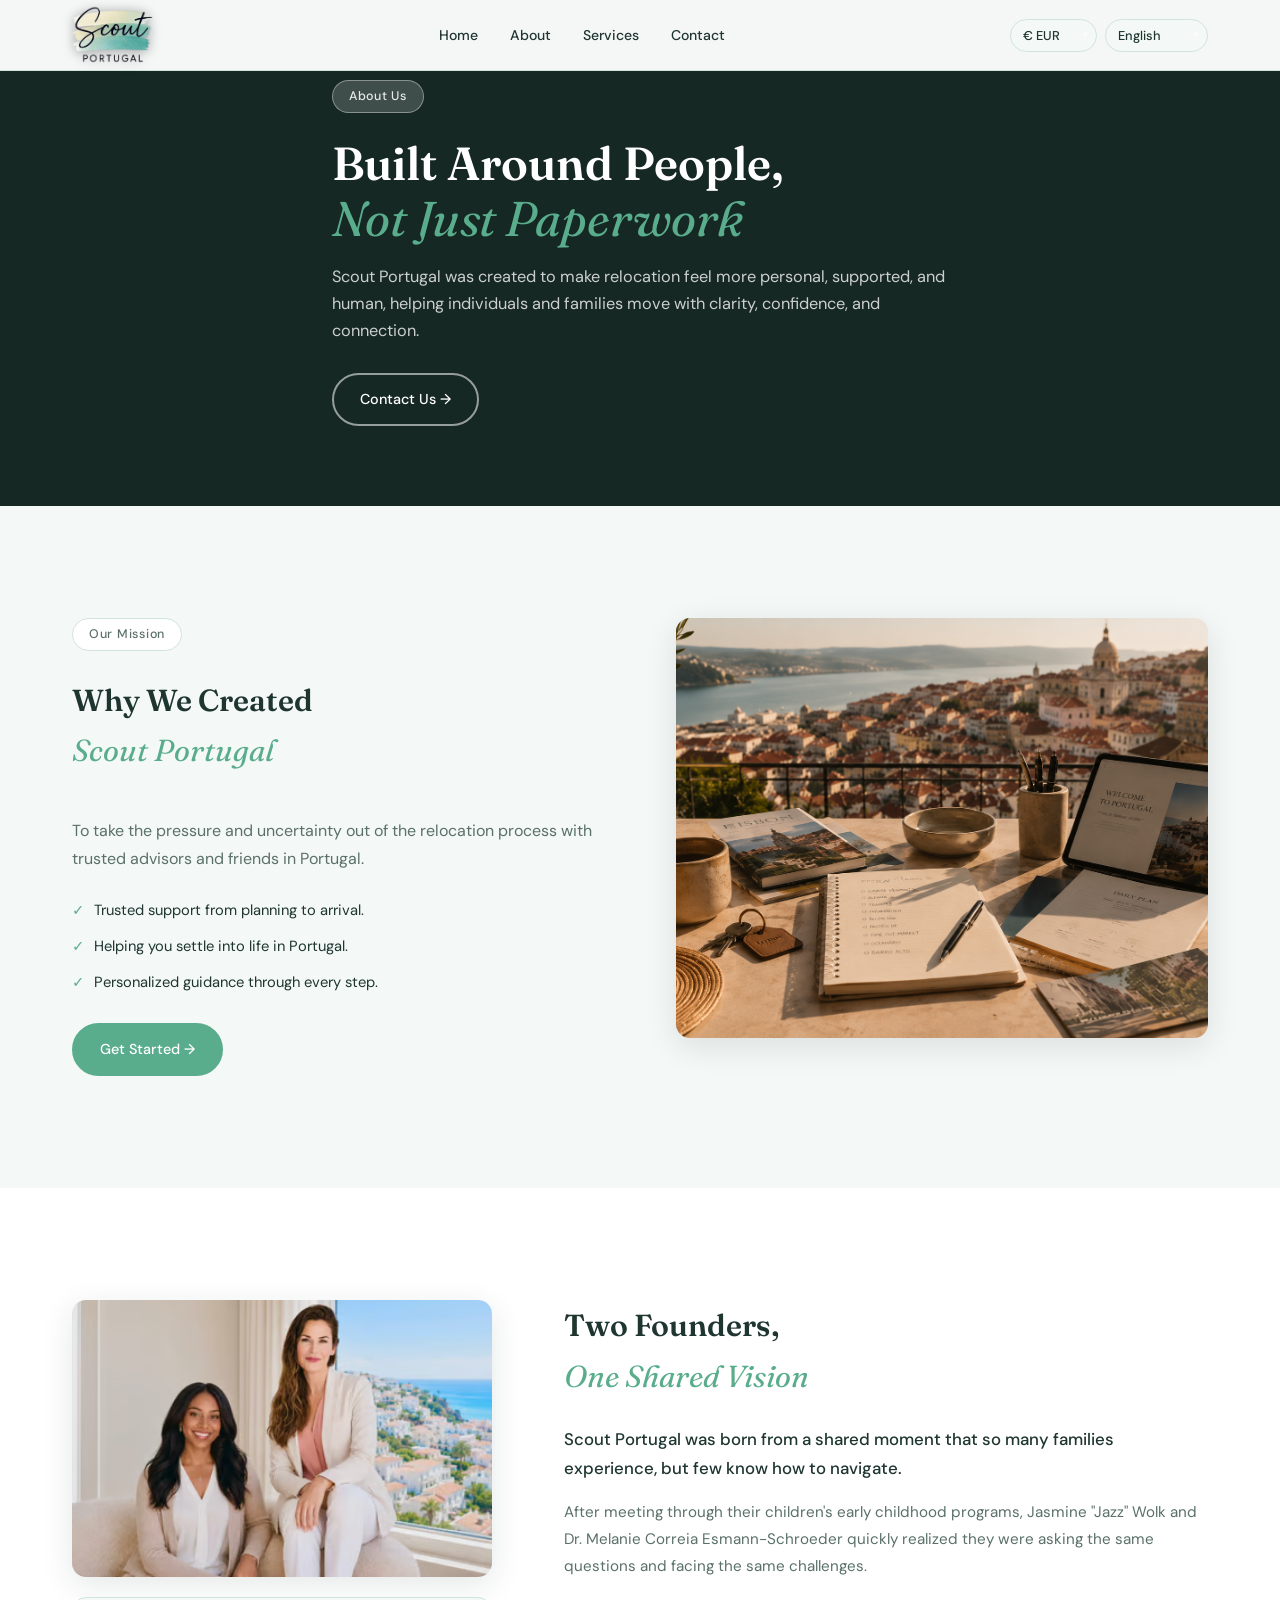
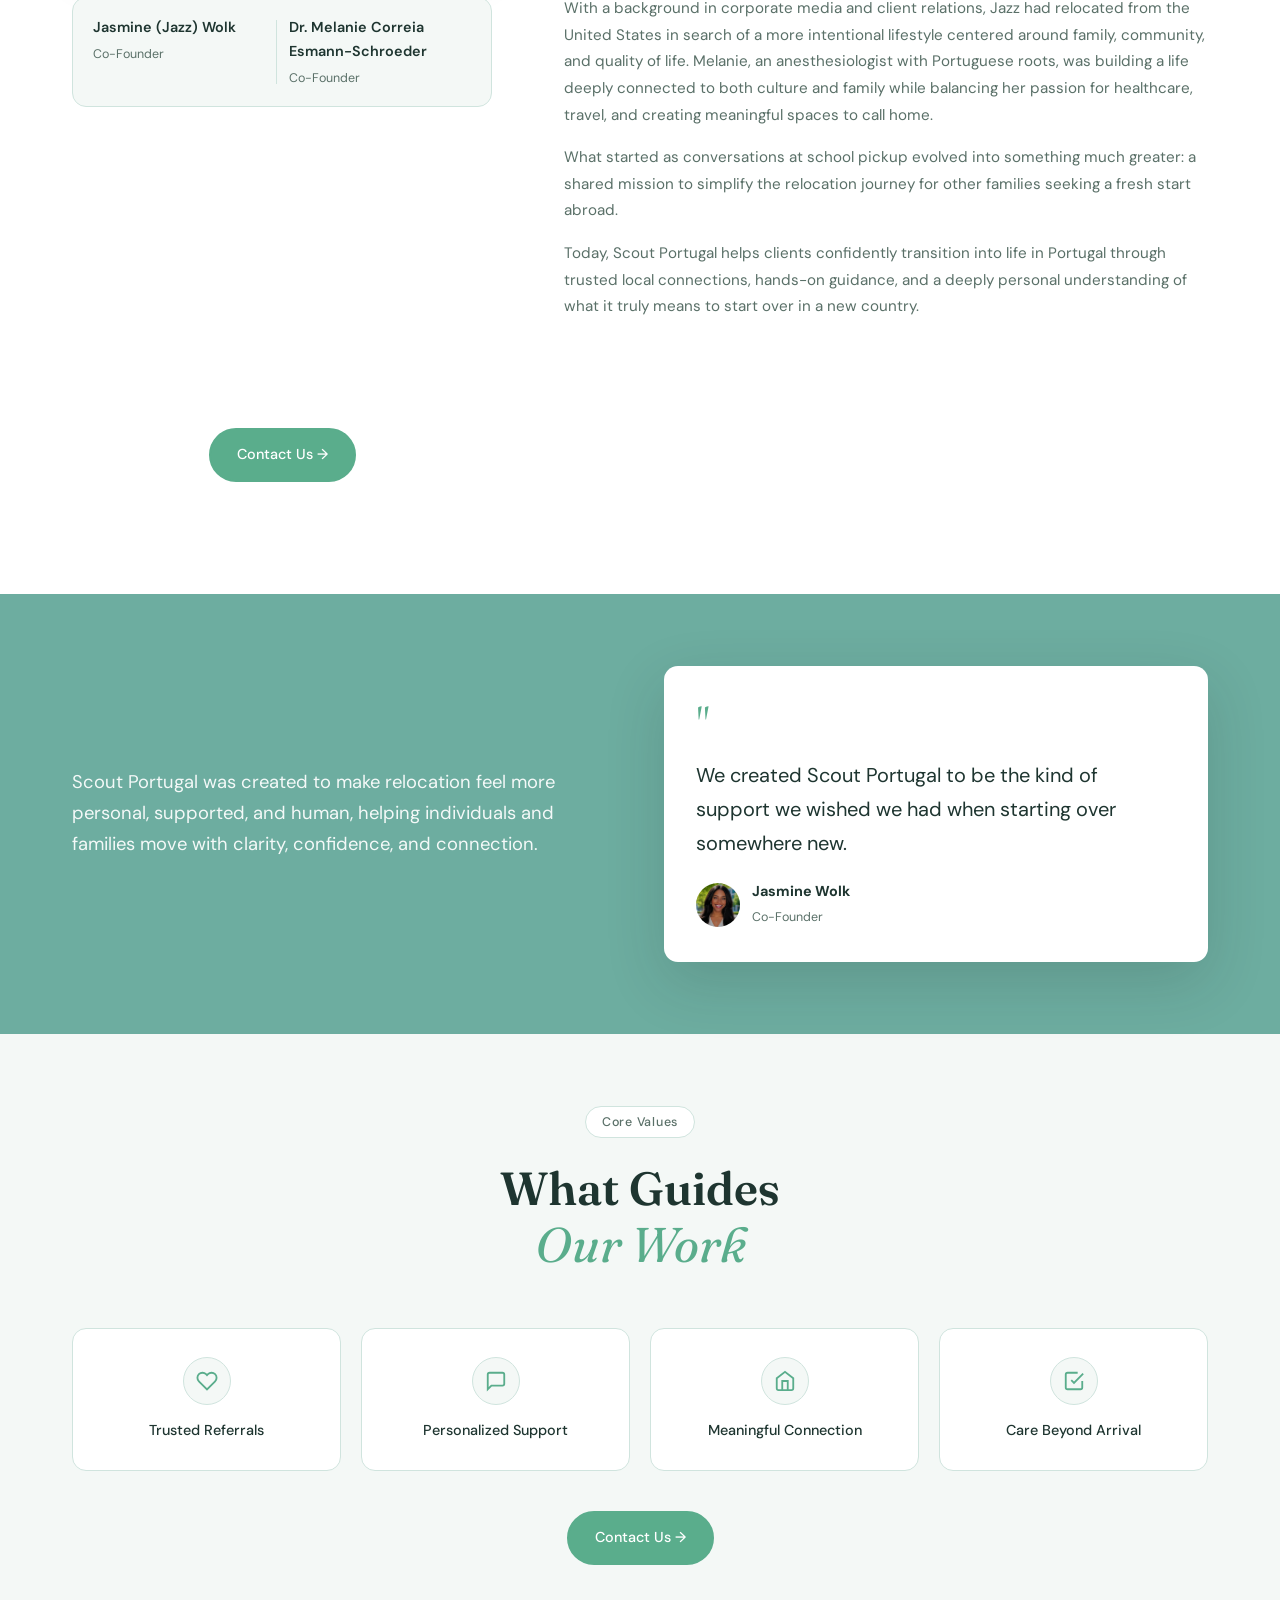
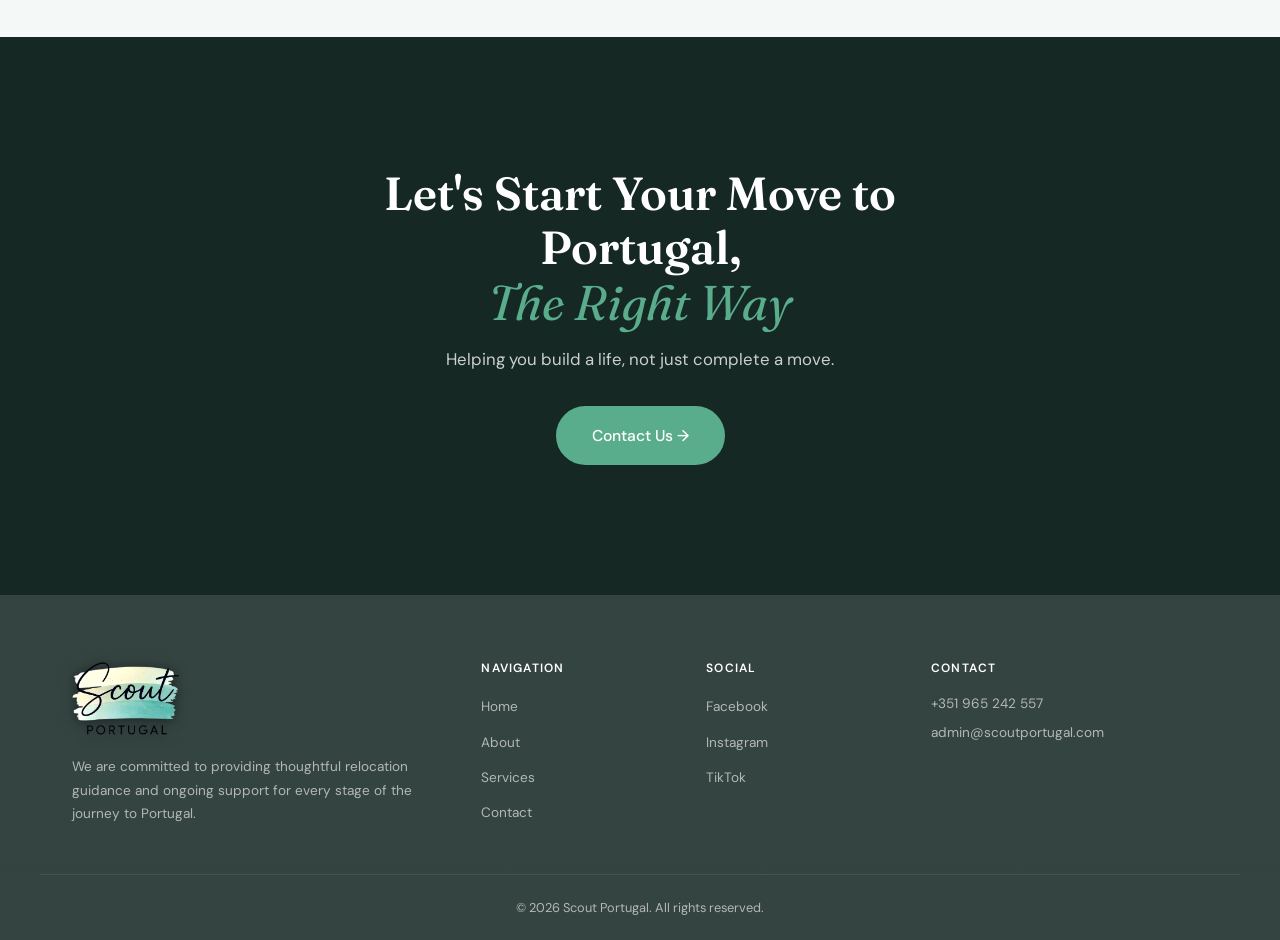
==== about.html @ 4c9e5c65 "Initial Scout Portugal site" ====
<!DOCTYPE html>
<html lang="en">
<head>
  <meta charset="UTF-8">
  <meta name="viewport" content="width=device-width, initial-scale=1.0">
  <title>About — Scout Portugal</title>
  <meta name="description" content="Built around people, not just paperwork. Learn about Scout Portugal and our co-founders.">
  <link rel="preconnect" href="https://fonts.googleapis.com">
  <link rel="preconnect" href="https://fonts.gstatic.com" crossorigin>
  <link href="https://fonts.googleapis.com/css2?family=Cormorant+Garamond:ital,wght@0,500;1,400;1,500&family=DM+Sans:wght@300;400;500;600&family=Fraunces:ital,opsz,wght@0,9..144,500;0,9..144,600;1,9..144,400;1,9..144,500&display=swap" rel="stylesheet">
  <link rel="stylesheet" href="style.css?v=3">
</head>
<body>
<div class="scroll-progress" id="scroll-progress"></div>

  <nav id="nav">
    <div class="nav-inner">
      <a href="index.html" class="logo-link" aria-label="Scout Portugal">
        <img src="images/logo.png" alt="Scout Portugal" class="logo-img">
      </a>
      <ul class="nav-links" role="list">
        <li><a href="index.html"    data-i18n="nav.home">Home</a></li>
        <li><a href="about.html"    data-i18n="nav.about">About</a></li>
        <li><a href="services.html" data-i18n="nav.services">Services</a></li>
        <li><a href="contact.html"  data-i18n="nav.contact">Contact</a></li>
      </ul>
      <div class="nav-controls">
        <div class="select-wrap">
          <select id="currency-select" aria-label="Currency">
            <option value="EUR">€ EUR</option>
            <option value="USD">$ USD</option>
            <option value="GBP">£ GBP</option>
            <option value="BRL">R$ BRL</option>
            <option value="AUD">A$ AUD</option>
            <option value="CNY">¥ CNY</option>
          </select>
        </div>
        <div class="select-wrap">
          <select id="lang-select" aria-label="Language">
            <option value="en">English</option>
            <option value="es">Español</option>
            <option value="pt">Português</option>
            <option value="de">Deutsch</option>
            <option value="fr">Français</option>
            <option value="zh">中文</option>
          </select>
        </div>
        <button class="burger" id="burger" aria-label="Menu" aria-expanded="false">
          <span></span><span></span><span></span>
        </button>
      </div>
    </div>
    <div class="mobile-menu" id="mobile-menu" aria-hidden="true">
      <ul role="list">
        <li><a href="index.html"    data-i18n="nav.home">Home</a></li>
        <li><a href="about.html"    data-i18n="nav.about">About</a></li>
        <li><a href="services.html" data-i18n="nav.services">Services</a></li>
        <li><a href="contact.html"  data-i18n="nav.contact">Contact</a></li>
      </ul>
    </div>
  </nav>

  <!-- ABOUT HERO -->
  <section class="about">
    <div class="about-hero">
      <div class="about-hero-img"></div>
      <div class="about-hero-overlay"></div>
      <div class="about-hero-content container fade-in">
        <span class="pill pill-light" data-i18n="about.label">About Us</span>
        <h2>
          <span data-i18n="about.h1">Built Around People,</span>
          <em data-i18n="about.h2">Not Just Paperwork</em>
        </h2>
        <p data-i18n="about.body">Scout Portugal was created to make relocation feel more personal, supported, and human, helping individuals and families move with clarity, confidence, and connection.</p>
        <a href="contact.html" class="btn btn-ghost" style="margin-top:28px">Contact Us →</a>
      </div>
    </div>

    <!-- MISSION -->
    <div class="mission">
      <div class="container mission-inner">
        <div class="mission-head fade-in">
          <span class="pill" data-i18n="about.mLabel">Our Mission</span>
          <h3>
            <span data-i18n="about.mH1">Why We Created</span>
            <em data-i18n="about.mH2">Scout Portugal</em>
          </h3>
        </div>
        <div class="mission-img fade-in" style="--delay:0.1s"></div>
        <div class="mission-body fade-in" style="--delay:0.15s">
          <p data-i18n="about.mBody">To take the pressure and uncertainty out of the relocation process with trusted advisors and friends in Portugal.</p>
          <ul class="checklist">
            <li data-i18n="about.b1">Trusted support from planning to arrival.</li>
            <li data-i18n="about.b2">Helping you settle into life in Portugal.</li>
            <li data-i18n="about.b3">Personalized guidance through every step.</li>
          </ul>
          <a href="contact.html" class="btn btn-primary" style="margin-top:28px" data-i18n="hero.cta1">Get Started →</a>
        </div>
      </div>
    </div>

    <!-- FOUNDERS -->
    <div class="founders">
      <div class="container founders-inner">
        <div class="founders-photo-wrap fade-in">
          <img src="images/founders.avif" alt="Jasmine (Jazz) Wolk and Dr. Melanie Correia Esmann-Schroeder, Co-Founders" class="founders-photo">
          <div class="founders-caption">
            <div class="founder-name">
              <strong>Jasmine (Jazz) Wolk</strong>
              <span data-i18n="about.cofounder">Co-Founder</span>
            </div>
            <div class="founders-divider"></div>
            <div class="founder-name">
              <strong>Dr. Melanie Correia Esmann-Schroeder</strong>
              <span data-i18n="about.cofounder">Co-Founder</span>
            </div>
          </div>
        </div>
        <div class="founders-text fade-in" style="--delay:0.12s">
          <h3>
            <span data-i18n="about.fH1">Two Founders,</span>
            <em data-i18n="about.fH2">One Shared Vision</em>
          </h3>
          <div class="founders-bio">
            <p data-i18n="about.bio1">Scout Portugal was born from a shared moment that so many families experience, but few know how to navigate.</p>
            <p data-i18n="about.bio2">After meeting through their children's early childhood programs, Jasmine "Jazz" Wolk and Dr. Melanie Correia Esmann-Schroeder quickly realized they were asking the same questions and facing the same challenges.</p>
            <p data-i18n="about.bio3">With a background in corporate media and client relations, Jazz had relocated from the United States in search of a more intentional lifestyle centered around family, community, and quality of life. Melanie, an anesthesiologist with Portuguese roots, was building a life deeply connected to both culture and family while balancing her passion for healthcare, travel, and creating meaningful spaces to call home.</p>
            <p data-i18n="about.bio4">What started as conversations at school pickup evolved into something much greater: a shared mission to simplify the relocation journey for other families seeking a fresh start abroad.</p>
            <p data-i18n="about.bio5">Today, Scout Portugal helps clients confidently transition into life in Portugal through trusted local connections, hands-on guidance, and a deeply personal understanding of what it truly means to start over in a new country.</p>
          </div>
        </div>
        <div class="center-cta fade-in" style="margin-top:36px;">
          <a href="contact.html" class="btn btn-primary">Contact Us →</a>
        </div>
      </div>
    </div>
  </section>

  <!-- CORE VALUES -->
  <section class="values">
    <div class="values-top">
      <div class="container values-top-inner">
        <p class="values-tagline fade-in" data-i18n="values.tagline">Scout Portugal was created to make relocation feel more personal, supported, and human, helping individuals and families move with clarity, confidence, and connection.</p>
        <div class="values-quote-card fade-in" style="--delay:0.15s">
          <div class="quote-mark">"</div>
          <p data-i18n="values.quote">We created Scout Portugal to be the kind of support we wished we had when starting over somewhere new.</p>
          <div class="quote-attribution">
            <img src="images/jazz.avif" alt="Jasmine Wolk" class="quote-avatar">
            <div>
              <strong>Jasmine Wolk</strong>
              <span data-i18n="about.cofounder">Co-Founder</span>
            </div>
          </div>
        </div>
      </div>
    </div>
    <div class="values-bottom">
      <div class="container">
        <div class="section-header fade-in">
          <span class="pill" data-i18n="values.label">Core Values</span>
          <h2>
            <span data-i18n="values.h1">What Guides</span>
            <em data-i18n="values.h2">Our Work</em>
          </h2>
        </div>
        <div class="values-grid">
          <div class="value-item fade-in">
            <div class="value-icon"><svg width="22" height="22" viewBox="0 0 24 24" fill="none" stroke="currentColor" stroke-width="2"><path d="M20.84 4.61a5.5 5.5 0 0 0-7.78 0L12 5.67l-1.06-1.06a5.5 5.5 0 0 0-7.78 7.78l1.06 1.06L12 21.23l7.78-7.78 1.06-1.06a5.5 5.5 0 0 0 0-7.78z"/></svg></div>
            <span data-i18n="values.v1">Trusted Referrals</span>
          </div>
          <div class="value-item fade-in" style="--delay:0.08s">
            <div class="value-icon"><svg width="22" height="22" viewBox="0 0 24 24" fill="none" stroke="currentColor" stroke-width="2"><path d="M21 15a2 2 0 0 1-2 2H7l-4 4V5a2 2 0 0 1 2-2h14a2 2 0 0 1 2 2z"/></svg></div>
            <span data-i18n="values.v2">Personalized Support</span>
          </div>
          <div class="value-item fade-in" style="--delay:0.16s">
            <div class="value-icon"><svg width="22" height="22" viewBox="0 0 24 24" fill="none" stroke="currentColor" stroke-width="2"><path d="M3 9l9-7 9 7v11a2 2 0 0 1-2 2H5a2 2 0 0 1-2-2z"/><polyline points="9 22 9 12 15 12 15 22"/></svg></div>
            <span data-i18n="values.v3">Meaningful Connection</span>
          </div>
          <div class="value-item fade-in" style="--delay:0.24s">
            <div class="value-icon"><svg width="22" height="22" viewBox="0 0 24 24" fill="none" stroke="currentColor" stroke-width="2"><polyline points="9 11 12 14 22 4"/><path d="M21 12v7a2 2 0 0 1-2 2H5a2 2 0 0 1-2-2V5a2 2 0 0 1 2-2h11"/></svg></div>
            <span data-i18n="values.v4">Care Beyond Arrival</span>
          </div>
        </div>
        <div class="center-cta fade-in" style="margin-top:40px;">
          <a href="contact.html" class="btn btn-primary">Contact Us →</a>
        </div>
      </div>
    </div>
  </section>

  <!-- CTA -->
  <section class="cta-banner">
    <div class="cta-img"></div>
    <div class="cta-overlay"></div>
    <div class="container cta-content fade-in">
      <h2>
        <span data-i18n="cta.h1">Let's Start Your Move to Portugal,</span>
        <em data-i18n="cta.h2">The Right Way</em>
      </h2>
      <p data-i18n="cta.sub">Helping you build a life, not just complete a move.</p>
      <a href="contact.html" class="btn btn-primary btn-lg" data-i18n="cta.btn">Contact Us →</a>
    </div>
  </section>

  <footer>
    <div class="container footer-inner">
      <div class="footer-brand">
        <div class="footer-logo">
          <img src="images/logo.png" alt="Scout Portugal" class="footer-logo-img">
        </div>
        <p data-i18n="footer.desc">We are committed to providing thoughtful relocation guidance and ongoing support for every stage of the journey to Portugal.</p>
      </div>
      <div class="footer-col">
        <h4 data-i18n="footer.navLabel">Navigation</h4>
        <ul role="list">
          <li><a href="index.html"    data-i18n="nav.home">Home</a></li>
          <li><a href="about.html"    data-i18n="nav.about">About</a></li>
          <li><a href="services.html" data-i18n="nav.services">Services</a></li>
          <li><a href="contact.html"  data-i18n="nav.contact">Contact</a></li>
        </ul>
      </div>
      <div class="footer-col">
        <h4 data-i18n="footer.socialLabel">Social</h4>
        <ul role="list">
          <li><a href="#" data-i18n="footer.fb">Facebook</a></li>
          <li><a href="#" data-i18n="footer.ig">Instagram</a></li>
          <li><a href="#" data-i18n="footer.tt">TikTok</a></li>
        </ul>
      </div>
      <div class="footer-col">
        <h4 data-i18n="footer.contactLabel">Contact</h4>
        <p><a href="tel:+351965242557">+351 965 242 557</a></p>
        <p><a href="mailto:admin@scoutportugal.com">admin@scoutportugal.com</a></p>
      </div>
    </div>
    <div class="footer-bottom">
      <p data-i18n="footer.copy">© 2026 Scout Portugal. All rights reserved.</p>
    </div>
  </footer>

  <script src="script.js"></script>
</body>
</html>
---- style.css ----
/* ===== VARIABLES ===== */
:root {
  --dark:    #162824;
  --dark2:   #1e3530;
  --accent:  #5aad8c;
  --accent2: #4a9879;
  --white:   #ffffff;
  --bg:      #ffffff;
  --bg-alt:  #f4f8f6;
  --teal-bg: #6dada0;
  --text:    #1e3530;
  --muted:   #5a7068;
  --border:  #d0e4de;

  --serif: 'Cormorant Garamond', Georgia, serif;
  --sans:  'DM Sans', system-ui, -apple-system, sans-serif;

  --r:    14px;
  --r-sm:  8px;
  --r-pill: 100px;

  --shadow:    0 2px 12px rgba(22,40,36,.07);
  --shadow-md: 0 8px 32px rgba(22,40,36,.11);
  --shadow-lg: 0 20px 60px rgba(22,40,36,.16);

  --max: 1200px;
  --gap: 112px;
}

/* ===== RESET ===== */
*, *::before, *::after { box-sizing: border-box; margin: 0; padding: 0; }
html { scroll-behavior: smooth; }
body { font-family: var(--sans); color: var(--text); background: var(--bg); line-height: 1.65; -webkit-font-smoothing: antialiased; }
img, video { max-width: 100%; display: block; }
a { text-decoration: none; color: inherit; }
ul { list-style: none; }
button { font-family: var(--sans); }

/* ===== CONTAINER ===== */
.container { max-width: var(--max); margin-inline: auto; padding-inline: 32px; }

/* ===== TYPE ===== */
h1 { font-size: clamp(2.1rem, 5vw, 3.8rem); font-weight: 600; line-height: 1.1; font-family: 'Fraunces', Georgia, serif; }
h2 { font-size: clamp(1.8rem, 3.8vw, 2.9rem); font-weight: 600; line-height: 1.15; font-family: 'Fraunces', Georgia, serif; }
h3 { font-size: 1.35rem; font-weight: 600; font-family: 'Fraunces', Georgia, serif; }
h4 { font-size: .95rem; font-weight: 700; letter-spacing: .02em; }

em { display: block; font-family: 'Fraunces', Georgia, serif; font-style: italic; font-weight: 400; color: var(--accent); font-size: 1.05em; }

/* ===== PILL ===== */
.pill { display: inline-block; padding: 5px 16px; border: 1.5px solid var(--border); border-radius: var(--r-pill); font-size: .78rem; font-weight: 500; letter-spacing: .06em; color: var(--muted); background: var(--white); margin-bottom: 18px; }
.pill-light { background: rgba(255,255,255,.18); border-color: rgba(255,255,255,.38); color: rgba(255,255,255,.88); }

/* ===== BUTTONS ===== */
.btn { display: inline-flex; align-items: center; gap: 6px; padding: 13px 26px; border-radius: var(--r-pill); font-size: .9rem; font-weight: 500; cursor: pointer; border: 2px solid transparent; transition: background .18s, color .18s, border-color .18s, transform .18s, box-shadow .18s; white-space: nowrap; }
.btn-primary { background: var(--accent); color: var(--white); border-color: var(--accent); }
.btn-primary:hover { background: var(--accent2); border-color: var(--accent2); transform: translateY(-2px); box-shadow: 0 6px 20px rgba(90,173,140,.32); }
.btn-ghost { background: transparent; color: var(--white); border-color: rgba(255,255,255,.55); }
.btn-ghost:hover { background: rgba(255,255,255,.14); border-color: var(--white); }
.btn-outline { background: transparent; color: var(--text); border-color: var(--border); }
.btn-outline:hover { border-color: var(--accent); color: var(--accent); }
.btn-lg { padding: 15px 34px; font-size: .98rem; }

/* ===== LOGO ===== */
.logo-link { display: block; flex-shrink: 0; }
.logo-img { height: 60px; width: auto; display: block; background: transparent; padding: 0; filter: drop-shadow(0 1px 6px rgba(0,0,0,.35)); transition: height .3s; }
#nav.scrolled .logo-img { height: 52px; }
.footer-logo-img { height: 80px; width: auto; display: block; filter: brightness(1.1) drop-shadow(0 1px 6px rgba(0,0,0,.5)); margin-bottom: 16px; }

/* ===== SECTION HEADER ===== */
.section-header { text-align: center; margin-bottom: 56px; }
.section-header h2 { margin-top: 6px; }
.section-sub { margin-top: 14px; color: var(--muted); font-size: 1rem; }
.center-cta { text-align: center; margin-top: 44px; }

/* ===== NAV ===== */
#nav { position: fixed; inset-inline: 0; top: 0; z-index: 100; background: rgba(255,255,255,.96); box-shadow: 0 1px 0 var(--border); backdrop-filter: blur(14px); transition: background .3s, box-shadow .3s; }
#nav.scrolled { background: rgba(255,255,255,.96); box-shadow: 0 1px 0 var(--border); }
.nav-inner { display: flex; align-items: center; justify-content: space-between; height: 70px; padding-inline: 32px; max-width: var(--max); margin-inline: auto; }
.nav-links { display: flex; gap: 32px; }
.nav-links a { font-size: .88rem; font-weight: 500; color: var(--text); transition: color .2s; }
.nav-links a:hover { color: var(--accent); }
.nav-controls { display: flex; align-items: center; gap: 8px; }
.select-wrap { position: relative; }
.select-wrap select { appearance: none; background: var(--bg-alt); border: 1.5px solid var(--border); border-radius: var(--r-pill); color: var(--text); font-family: var(--sans); font-size: .8rem; font-weight: 500; padding: 7px 26px 7px 12px; cursor: pointer; outline: none; transition: border-color .2s, background .2s, color .2s; }
.select-wrap select:focus { border-color: var(--accent); }
.select-wrap::after { content: '▾'; position: absolute; right: 9px; top: 50%; transform: translateY(-50%); font-size: .65rem; pointer-events: none; color: rgba(255,255,255,.6); }
#nav.scrolled .select-wrap::after { color: var(--muted); }
.burger { display: none; flex-direction: column; gap: 5px; background: none; border: none; cursor: pointer; padding: 6px 4px; }
.burger span { display: block; width: 22px; height: 2px; background: var(--text); border-radius: 2px; transition: .25s; }
.burger.open span:nth-child(1) { transform: translateY(7px) rotate(45deg); }
.burger.open span:nth-child(2) { opacity: 0; }
.burger.open span:nth-child(3) { transform: translateY(-7px) rotate(-45deg); }
.mobile-menu { display: none; padding: 16px 32px 24px; background: white; border-top: 1px solid var(--border); }
.mobile-menu.open { display: block; }
.mobile-menu ul { display: flex; flex-direction: column; gap: 14px; }
.mobile-menu a { font-size: .98rem; font-weight: 500; color: var(--text); }
.mobile-menu a:hover { color: var(--accent); }

/* ===== HERO ===== */
.hero { position: relative; min-height: 100vh; display: flex; align-items: center; overflow: hidden; background: url('https://images.unsplash.com/photo-1662142063545-eef59b226744?auto=format&fit=crop&w=1920&q=85') center/cover no-repeat var(--dark); }
.hero-video-wrap {
  position: absolute; inset: 0; z-index: 0;
  overflow: hidden;
  pointer-events: none;
}
.hero-yt {
  position: absolute;
  top: 50%; left: 50%;
  width: 100vw;
  height: 56.25vw;   /* 16:9 */
  min-height: 100vh;
  min-width: 177.78vh; /* 16:9 inverse */
  transform: translate(-50%, -50%);
  border: none;
  pointer-events: none;
}
.hero-overlay { position: absolute; inset: 0; z-index: 1; background: linear-gradient(105deg, rgba(22,40,36,.83) 0%, rgba(22,40,36,.58) 55%, rgba(22,40,36,.38) 100%); }
.hero-content { position: relative; z-index: 2; padding-top: 70px; padding-bottom: 60px; }
.hero-content.container { max-width: 100%; padding-inline-start: 5vw; padding-inline-end: 5vw; }
.hero-content h1 { color: white; max-width: 85%; margin-bottom: 22px; font-size: clamp(2.72rem, 6.4vw, 6rem); line-height: 1.0; }
.hero-content h1 em { color: var(--accent); font-size: 1em; }
.hero-content > p { color: rgba(255,255,255,.82); font-size: 1.25rem; max-width: 540px; margin-bottom: 40px; }
.hero-ctas { display: flex; gap: 14px; flex-wrap: wrap; }

/* ===== SERVICES ===== */
.services { padding: var(--gap) 0 56px; }
.services-grid { display: grid; grid-template-columns: repeat(3, 1fr); gap: 20px; }
.service-card { border-radius: var(--r); overflow: hidden; background: var(--dark); display: flex; flex-direction: column; transition: transform .3s ease, box-shadow .3s ease; }
.service-card:hover { transform: translateY(-5px); box-shadow: var(--shadow-lg); }
.service-img { height: 240px; width: 100%; background: center/cover no-repeat; background-color: var(--dark2); transition: transform .5s ease; }
.service-card:hover .service-img { transform: scale(1.04); }
.service-body { padding: 18px 20px 22px; flex: 1; display: flex; flex-direction: column; }
.service-body h3 { font-family: var(--sans); font-style: normal; font-weight: 600; font-size: 1.05rem; color: white; margin-bottom: 8px; letter-spacing: .02em; }
.service-body p { font-size: .88rem; color: rgba(255,255,255,.68); line-height: 1.6; flex: 1; }
.service-body .btn { align-self: center; margin-top: 20px; color: rgba(255,255,255,.82); border-color: rgba(255,255,255,.35); }
.service-body .btn:hover { color: white; border-color: rgba(255,255,255,.75); background: rgba(255,255,255,.08); }

/* ===== ABOUT ===== */
.about-hero { position: relative; min-height: 460px; display: flex; align-items: center; }
.about-hero-img {
  position: absolute; inset: 0;
  background: url('https://images.unsplash.com/photo-1655992943803-1486f54a8e85?auto=format&fit=crop&w=1920&q=85') center/cover no-repeat;
  background-color: var(--dark);
}
.about-hero-overlay { position: absolute; inset: 0; background: linear-gradient(100deg, rgba(22,40,36,.88) 0%, rgba(22,40,36,.55) 65%); }
.about-hero-content { position: relative; z-index: 1; max-width: 680px; padding-block: 80px; }
.about-hero-content h2 { color: white; margin-top: 6px; }
.about-hero-content h2 em { color: var(--accent); }
.about-hero-content > p { color: rgba(255,255,255,.78); font-size: 1.02rem; margin-top: 18px; }

.mission { padding: var(--gap) 0; background: var(--bg-alt); }
.mission-inner { display: grid; grid-template-columns: 1fr 1fr; grid-template-rows: auto 1fr; gap: 0 72px; align-items: start; }
.mission-head { grid-column: 1; grid-row: 1; padding-bottom: 24px; }
.mission-body { grid-column: 1; grid-row: 2; }
.mission-img { grid-column: 2; grid-row: 1 / 3; }
.mission-head h3, .mission-body h3 { font-size: 1.9rem; margin-top: 6px; margin-bottom: 18px; }
.mission-head h3 em, .mission-body h3 em { font-size: 1.9rem; }
.mission-body > p { color: var(--muted); margin-bottom: 26px; line-height: 1.7; }
.checklist { display: flex; flex-direction: column; gap: 12px; }
.checklist li { display: flex; gap: 10px; font-size: .92rem; align-items: flex-start; }
.checklist li::before { content: '✓'; color: var(--accent); font-weight: 700; flex-shrink: 0; }
.mission-img {
  height: 420px; border-radius: var(--r);
  background: url('images/your-move.png') center 40%/cover no-repeat;
  background-color: var(--dark2); box-shadow: var(--shadow-md);
}

/* FOUNDERS */
.founders { padding: var(--gap) 0; }
.founders-inner { display: grid; grid-template-columns: 420px 1fr; gap: 72px; align-items: start; }
.founders-photo-wrap { position: sticky; top: 90px; }
.founders-photo { width: 100%; border-radius: var(--r); display: block; box-shadow: var(--shadow-md); object-fit: cover; }
.founders-caption { display: flex; gap: 0; margin-top: 20px; padding: 18px 20px; background: var(--bg-alt); border-radius: var(--r); border: 1.5px solid var(--border); }
.founder-name { flex: 1; display: flex; flex-direction: column; gap: 4px; padding-inline: 12px; }
.founder-name:first-child { padding-left: 0; }
.founder-name strong { font-size: .9rem; color: var(--text); font-weight: 600; }
.founder-name span { font-size: .78rem; color: var(--muted); }
.founders-divider { width: 1px; background: var(--border); margin-block: 4px; flex-shrink: 0; }
.founders-text h3 { font-size: 1.9rem; margin-bottom: 24px; }
.founders-text h3 em { font-size: 1.9rem; }
.founders-bio { display: flex; flex-direction: column; gap: 16px; }
.founders-bio p { font-size: .95rem; color: var(--muted); line-height: 1.75; }
.founders-bio p:first-child { font-size: 1.05rem; color: var(--text); font-weight: 500; }

/* ===== CORE VALUES ===== */
.values-top {
  background: var(--teal-bg);
  padding: 72px 0;
}
.values-top-inner {
  display: grid;
  grid-template-columns: 1fr 1fr;
  gap: 48px;
  align-items: center;
}
.values-tagline {
  font-size: 1.15rem;
  color: rgba(255,255,255,.92);
  line-height: 1.7;
  font-weight: 400;
}
.values-quote-card {
  background: white;
  border-radius: var(--r);
  padding: 32px;
  box-shadow: var(--shadow-lg);
}
.quote-mark {
  font-family: var(--serif);
  font-size: 3rem;
  line-height: 1;
  color: var(--accent);
  margin-bottom: 12px;
  display: block;
}
.values-quote-card > p {
  font-size: 1.25rem;
  color: var(--text);
  line-height: 1.7;
  font-style: normal;
  font-family: var(--sans);
  font-weight: 400;
  margin-bottom: 20px;
}
.quote-attribution {
  display: flex;
  align-items: center;
  gap: 12px;
}
.quote-avatar {
  width: 44px;
  height: 44px;
  border-radius: 50%;
  object-fit: cover;
  object-position: center top;
  flex-shrink: 0;
  background: var(--bg-alt);
}
.quote-attribution strong { display: block; font-size: .9rem; color: var(--text); }
.quote-attribution span { font-size: .78rem; color: var(--muted); }

.values-bottom { padding: 72px 0; background: var(--bg-alt); }
.values-grid {
  display: grid;
  grid-template-columns: repeat(4, 1fr);
  gap: 20px;
}
.value-item {
  display: flex;
  flex-direction: column;
  align-items: center;
  gap: 14px;
  padding: 28px 20px;
  background: white;
  border-radius: var(--r);
  border: 1.5px solid var(--border);
  text-align: center;
  font-weight: 500;
  font-size: .9rem;
  transition: box-shadow .22s, transform .22s;
}
.value-item:hover { box-shadow: var(--shadow); transform: translateY(-2px); }
.value-icon {
  width: 48px;
  height: 48px;
  border-radius: 50%;
  background: var(--bg-alt);
  border: 1.5px solid var(--border);
  display: flex;
  align-items: center;
  justify-content: center;
  color: var(--accent);
  flex-shrink: 0;
}

/* ===== PAGE HERO (services/inner pages) ===== */
.page-hero { position: relative; min-height: 420px; display: flex; align-items: center; overflow: hidden; }
.page-hero-img { position: absolute; inset: 0; background: center/cover no-repeat; background-color: var(--dark2); }
.page-hero-overlay { position: absolute; inset: 0; background: rgba(22,40,36,.75); }
.page-hero-content { position: relative; z-index: 1; padding-top: 90px; padding-bottom: 60px; }
.page-hero-content h1 { color: white; margin-top: 6px; }
.page-hero-content h1 em { color: var(--accent); }
.page-hero-content > p { color: rgba(255,255,255,.78); margin-top: 12px; font-size: 1rem; }

/* ===== PROCESS ===== */
.process { padding: 56px 0 var(--gap); }
.process-inner { display: grid; grid-template-columns: 360px 1fr; gap: 72px; align-items: start; }
.process-header { position: sticky; top: 90px; }
.process-header h2 { margin-top: 6px; }
.process-steps { display: flex; flex-direction: column; gap: 16px; }
.step { display: grid; grid-template-columns: 110px 1fr; border-radius: var(--r); overflow: hidden; border: 1.5px solid var(--border); background: var(--white); transition: box-shadow .22s; }
.step:hover { box-shadow: var(--shadow); }
.step-img { background: center/cover no-repeat; background-color: var(--bg-alt); min-height: 115px; }
.step-body { padding: 22px 24px; display: flex; flex-direction: column; justify-content: center; }
.step-num { font-size: .7rem; font-weight: 700; letter-spacing: .12em; color: var(--accent); margin-bottom: 5px; }
.step-body h4 { margin-bottom: 7px; }
.step-body p { font-size: .85rem; color: var(--muted); line-height: 1.6; }

/* ===== PRICING ===== */
.pricing { padding: var(--gap) 0; background: var(--bg-alt); }

.tab-bar { display: flex; gap: 8px; justify-content: center; margin-bottom: 48px; background: var(--white); border: 1.5px solid var(--border); border-radius: var(--r-pill); padding: 5px; max-width: 560px; margin-inline: auto; }
.tab-btn { flex: 1; padding: 10px 18px; border: none; border-radius: var(--r-pill); font-size: .85rem; font-weight: 500; color: var(--muted); background: transparent; cursor: pointer; transition: background .18s, color .18s; white-space: nowrap; }
.tab-btn.active { background: var(--accent); color: white; }
.tab-btn:hover:not(.active) { background: var(--bg-alt); color: var(--text); }

.tab-panel { display: block; }
.tab-panel.hidden { display: none; }

/* Consultant Packages */
.pkg-grid { display: grid; grid-template-columns: repeat(2, 1fr); gap: 24px; align-items: stretch; }
.pkg-card { background: var(--white); border: 1.5px solid var(--border); border-radius: var(--r); overflow: hidden; display: flex; flex-direction: column; transition: box-shadow .22s; }
.pkg-card:hover { box-shadow: var(--shadow-md); }
.pkg-card--featured { border-color: var(--accent); box-shadow: var(--shadow-md); }
.pkg-img { height: 220px; background: center/cover no-repeat; background-color: var(--dark2); }
.pkg-body { padding: 28px 30px; flex: 1; display: flex; flex-direction: column; gap: 18px; text-align: center; }
.pkg-body h3 { font-size: 1.4rem; margin: 0; }
.pkg-duration { font-size: .82rem; color: var(--muted); font-weight: 500; letter-spacing: .04em; margin: -10px 0 0; }
.pkg-tiers { display: flex; align-items: center; gap: 0; padding: 18px 0; border-top: 1px solid var(--border); border-bottom: 1px solid var(--border); justify-content: center; }
.pkg-tiers--center { justify-content: center; }
.tier { flex: 1; display: flex; flex-direction: column; align-items: center; text-align: center; gap: 5px; padding-inline: 14px; }
.tier:first-child { padding-left: 0; }
.tier-label { font-size: .78rem; font-weight: 600; color: var(--muted); letter-spacing: .05em; }
.tier-price { font-size: 1.4rem; font-weight: 700; color: var(--dark); display: flex; align-items: baseline; gap: 1px; }
.tier-per { font-size: .75rem; font-weight: 500; color: var(--muted); margin-left: 2px; }
.cur-sym { font-size: .9rem; font-weight: 600; color: var(--muted); }
.amount { font-size: 1.4rem; font-weight: 700; color: var(--dark); }
.tier-sep { width: 1px; background: var(--border); align-self: stretch; flex-shrink: 0; }
.pkg-ideal-label { font-size: .78rem; font-weight: 700; letter-spacing: .06em; text-transform: uppercase; color: var(--text); margin-bottom: -10px; }
.pkg-ideal { font-size: .85rem; color: var(--muted); line-height: 1.55; }
.feat-list { display: flex; flex-direction: column; gap: 8px; text-align: left; }
.feat-list li { font-size: .85rem; padding-left: 18px; position: relative; color: var(--text); }
.feat-list li::before { content: '✓'; position: absolute; left: 0; color: var(--accent); font-weight: 700; }
.pkg-body h4 { margin: 0; color: var(--dark); }
.pkg-body > .feat-list { flex: 1; }
.pkg-body .btn { align-self: center; margin-top: 20px; }

/* Memberships */
.mem-grid { display: grid; grid-template-columns: repeat(2, 1fr); gap: 24px; align-items: stretch; }
.mem-card { background: var(--white); border: 1.5px solid var(--border); border-radius: var(--r); overflow: hidden; display: flex; flex-direction: column; transition: box-shadow .22s; }
.mem-card:hover { box-shadow: var(--shadow-md); }
.mem-card--featured { border-color: var(--accent); }
.mem-img { height: 200px; background: center/cover no-repeat; background-color: var(--dark2); }
.mem-body { padding: 28px 30px; flex: 1; display: flex; flex-direction: column; gap: 18px; text-align: center; }
.mem-body h3 { font-size: 1.4rem; margin: 0; }
.mem-body > .feat-list { flex: 1; text-align: left; }
.mem-body .btn { align-self: center; margin-top: 20px; }

/* On-Demand */
.od-grid { display: grid; grid-template-columns: repeat(2, 1fr); gap: 24px; align-items: stretch; }
.od-card { background: var(--white); border: 1.5px solid var(--border); border-radius: var(--r); overflow: hidden; display: flex; flex-direction: column; transition: box-shadow .22s; }
.od-card:hover { box-shadow: var(--shadow-md); }
.od-img { height: 200px; background: center/cover no-repeat; background-color: var(--dark2); }
.od-body { padding: 28px 30px; flex: 1; display: flex; flex-direction: column; gap: 18px; text-align: center; }
.od-body h3 { font-size: 1.4rem; margin: 0; }
.od-body .btn { align-self: center; margin-top: auto; }
.scoutline-rates { display: flex; flex-direction: column; gap: 0; border: 1.5px solid var(--border); border-radius: var(--r-sm); overflow: hidden; }
.rate-row { display: flex; align-items: center; justify-content: space-between; padding: 14px 18px; font-size: .88rem; border-bottom: 1px solid var(--border); gap: 12px; }
.rate-row:last-child { border-bottom: none; }
.rate-price { font-weight: 700; color: var(--dark); display: flex; align-items: baseline; gap: 1px; white-space: nowrap; }
.rate-free { color: var(--accent); font-weight: 700; font-size: .9rem; }

/* ===== DISCOVERY CALL ===== */
.discovery {
  position: relative; padding: 100px 0; text-align: center; overflow: hidden;
}
.discovery-bg {
  position: absolute; inset: 0;
  background: url('https://images.unsplash.com/photo-1662142063545-eef59b226744?auto=format&fit=crop&w=1920&q=85') center/cover no-repeat;
  background-color: var(--dark);
}
.discovery-overlay { position: absolute; inset: 0; background: rgba(22,40,36,.82); }
.discovery-content { position: relative; z-index: 1; }
.discovery-content h1, .discovery-content h2 { color: white; max-width: 620px; margin-inline: auto; }
.discovery-content h1 em, .discovery-content h2 em { color: var(--accent); }
.discovery-content > p { color: rgba(255,255,255,.78); font-size: 1rem; margin-top: 16px; max-width: 560px; margin-inline: auto; }

.book-call { padding: var(--gap) 0; background: var(--dark); }
.book-call-inner { display: grid; grid-template-columns: 1fr 1fr; grid-template-rows: auto 1fr; gap: 0 72px; align-items: start; }
.book-call-head { grid-column: 1; grid-row: 1; padding-bottom: 24px; }
.book-call-body { grid-column: 1; grid-row: 2; }
.book-call-img { grid-column: 2; grid-row: 1 / 3; }
.book-call-head h3 { font-size: 2rem; color: white; margin-bottom: 0; }
.book-call-body > p { color: rgba(255,255,255,.82); line-height: 1.7; font-size: .95rem; }
.book-call-body .checklist li { color: rgba(255,255,255,.88); }
.book-call * { color: white; }
.book-call-img {
  height: 380px; border-radius: var(--r);
  background: url('images/anchor-package.png') center/cover no-repeat;
  background-color: var(--dark2); box-shadow: var(--shadow-lg);
}

/* ===== CTA BANNER ===== */
.cta-banner { position: relative; padding: 130px 0; text-align: center; overflow: hidden; }
.cta-img {
  position: absolute; inset: 0;
  background: url('https://images.unsplash.com/photo-1549474750-8cd9887d3e47?auto=format&fit=crop&w=1920&q=85') center/cover no-repeat;
  background-color: var(--dark);
}
.cta-overlay { position: absolute; inset: 0; background: rgba(22,40,36,.80); }
.cta-content { position: relative; z-index: 1; }
.cta-content h2 { color: white; max-width: 680px; margin-inline: auto; margin-bottom: 16px; }
.cta-content h2 em { color: var(--accent); }
.cta-content > p { color: rgba(255,255,255,.78); font-size: 1.05rem; margin-bottom: 32px; }

/* ===== CONTACT ===== */
.contact { padding: var(--gap) 0; }
.contact-inner { display: grid; grid-template-columns: 1fr 1.5fr; gap: 80px; align-items: start; }
.contact-text h2 { margin-top: 6px; margin-bottom: 16px; }
.contact-text h2 em { font-size: inherit; }
.contact-text > p { color: var(--muted); margin-bottom: 28px; }
.contact-details { display: flex; flex-direction: column; gap: 8px; margin-bottom: 24px; }
.contact-details a { font-size: .92rem; color: var(--text); transition: color .2s; }
.contact-details a:hover { color: var(--accent); }
.socials { display: flex; gap: 18px; }
.socials a { font-size: .88rem; color: var(--muted); font-weight: 500; transition: color .2s; }
.socials a:hover { color: var(--accent); }
.contact-form { display: flex; flex-direction: column; gap: 18px; }
.form-row { display: grid; grid-template-columns: 1fr 1fr; gap: 16px; }
.form-group { display: flex; flex-direction: column; gap: 6px; }
.form-group label { font-size: .8rem; font-weight: 600; letter-spacing: .03em; color: var(--text); }
.form-group input, .form-group textarea, .form-group select { font-family: var(--sans); font-size: .92rem; color: var(--text); background: var(--bg-alt); border: 1.5px solid var(--border); border-radius: var(--r-sm); padding: 11px 14px; outline: none; transition: border-color .2s, background .2s; resize: vertical; appearance: none; }
.form-group input:focus, .form-group textarea:focus, .form-group select:focus { border-color: var(--accent); background: white; }
.form-group select { background-image: url("data:image/svg+xml,%3Csvg xmlns='http://www.w3.org/2000/svg' width='12' height='8' viewBox='0 0 12 8'%3E%3Cpath d='M1 1l5 5 5-5' stroke='%235a7068' stroke-width='1.5' fill='none' stroke-linecap='round'/%3E%3C/svg%3E"); background-repeat: no-repeat; background-position: right 14px center; padding-right: 36px; cursor: pointer; }
.form-group optgroup { font-weight: 600; color: var(--muted); }
.contact-form .btn { align-self: flex-start; }
.form-success { font-size: .88rem; color: var(--accent); min-height: 1.2em; font-weight: 500; }

/* ===== FOOTER ===== */
footer { background: linear-gradient(rgba(22,40,36,.87), rgba(22,40,36,.87)), url('https://images.unsplash.com/photo-1651509495409-d11f64fcbedc?auto=format&fit=crop&w=1920&q=85') center/cover no-repeat; color: rgba(255,255,255,.62); }
.footer-inner { display: grid; grid-template-columns: 2fr 1fr 1fr 1.5fr; gap: 40px; padding: 64px 32px 48px; max-width: var(--max); margin-inline: auto; }
.footer-brand p { font-size: .85rem; line-height: 1.7; }
.footer-col h4 { color: white; font-size: .75rem; font-weight: 600; letter-spacing: .1em; text-transform: uppercase; margin-bottom: 14px; }
.footer-col ul { display: flex; flex-direction: column; gap: 9px; }
.footer-col a { font-size: .85rem; transition: color .2s; }
.footer-col a:hover { color: var(--accent); }
.footer-col p { font-size: .85rem; margin-bottom: 6px; }
.footer-bottom { border-top: 1px solid rgba(255,255,255,.08); padding: 22px 32px; text-align: center; font-size: .8rem; max-width: var(--max); margin-inline: auto; }

/* ===== SCROLL ANIMATIONS ===== */
.fade-in { opacity: 0; transform: translateY(22px); transition: opacity .55s ease calc(var(--delay, 0s)), transform .55s ease calc(var(--delay, 0s)); }
.fade-in.visible { opacity: 1; transform: none; }

/* ===== SCROLL PROGRESS BAR ===== */
.scroll-progress { position: fixed; top: 0; left: 0; height: 2.5px; background: var(--accent); z-index: 300; width: 0%; transition: width .08s linear; pointer-events: none; }

/* ===== NAV LINK UNDERLINE ===== */
.nav-links a { position: relative; }
.nav-links a::after { content: ''; position: absolute; bottom: -3px; left: 0; width: 0; height: 1.5px; background: var(--accent); transition: width .25s ease; }
.nav-links a:hover::after, .nav-links a.active::after { width: 100%; }

/* ===== BUTTON PULSE ===== */
@keyframes pulse-glow { 0%,100% { box-shadow: 0 0 0 0 rgba(90,173,140,.38); } 60% { box-shadow: 0 0 0 10px rgba(90,173,140,0); } }
.btn-primary { animation: pulse-glow 3.2s ease infinite; }
.btn-primary:hover { animation: none; }

/* ===== CARD HOVERS ===== */
.service-card { transition: transform .3s ease, box-shadow .3s ease; }
.service-card:hover { transform: translateY(-6px); box-shadow: 0 24px 64px rgba(22,40,36,.18); }
.service-img { transition: transform .5s ease; }
.service-card:hover .service-img { transform: scale(1.05); }

.pkg-card { transition: transform .3s ease, box-shadow .3s ease; }
.pkg-card:hover { transform: translateY(-5px); box-shadow: 0 24px 64px rgba(22,40,36,.16); }
.pkg-img { overflow: hidden; transition: none; }
.pkg-img > * { transition: transform .5s ease; }
.pkg-card:hover .pkg-img { background-size: 110% !important; }

.step { transition: transform .3s ease; cursor: default; }
.step:hover { transform: translateY(-4px); }

/* ===== SMOOTH TABS ===== */
.tab-panel { animation: tabFadeIn .35s ease; }
@keyframes tabFadeIn { from { opacity: 0; transform: translateY(10px); } to { opacity: 1; transform: translateY(0); } }
.tab-panel.hidden { display: none; }

/* ===== HERO PARALLAX (via JS class) ===== */
.hero-video-wrap { will-change: transform; }

/* ===== STAGGER CHILDREN ===== */
.services-grid .service-card:nth-child(1) { --delay: 0s; }
.services-grid .service-card:nth-child(2) { --delay: 0.1s; }
.services-grid .service-card:nth-child(3) { --delay: 0.2s; }
.process-steps .step:nth-child(1) { --delay: 0s; }
.process-steps .step:nth-child(2) { --delay: 0.1s; }
.process-steps .step:nth-child(3) { --delay: 0.18s; }
.process-steps .step:nth-child(4) { --delay: 0.26s; }

/* ===== HERO CTA FLOAT ===== */
@keyframes float { 0%,100% { transform: translateY(0); } 50% { transform: translateY(-5px); } }
.hero-ctas .btn-primary { animation: float 4s ease-in-out infinite, pulse-glow 3.2s ease infinite; }
.hero-ctas .btn-primary:hover { animation: none; transform: translateY(-2px); }

/* ===== RESPONSIVE ===== */
@media (max-width: 1024px) {
  :root { --gap: 80px; }
  .process-inner { grid-template-columns: 1fr; }
  .process-header { position: static; margin-bottom: 40px; }
  .founders-inner { grid-template-columns: 1fr; gap: 40px; }
  .founders-photo-wrap { position: static; }
  .founders-photo { max-height: 420px; width: 100%; }
  .footer-inner { grid-template-columns: 1fr 1fr; gap: 36px; padding-bottom: 40px; }
  .values-grid { grid-template-columns: repeat(2, 1fr); }
  .book-call-inner { grid-template-columns: 1fr; grid-template-rows: auto; gap: 24px; }
  .book-call-head { grid-column: 1; grid-row: 1; padding-bottom: 0; }
  .book-call-img { grid-column: 1; grid-row: 2; height: 280px; }
  .book-call-body { grid-column: 1; grid-row: 3; }
}

@media (max-width: 768px) {
  :root { --gap: 60px; }
  .container { padding-inline: 20px; }
  .nav-links { display: none; }
  .hero-video-wrap { display: none; }
  .burger { display: flex; }
  .services-grid { grid-template-columns: 1fr; }
  .mission-inner { grid-template-columns: 1fr; grid-template-rows: auto; gap: 24px; }
  .mission-head { grid-column: 1; grid-row: 1; padding-bottom: 0; }
  .mission-img { grid-column: 1; grid-row: 2; height: 280px; }
  .mission-body { grid-column: 1; grid-row: 3; }
  .values-top-inner { grid-template-columns: 1fr; }
  .values-grid { grid-template-columns: repeat(2, 1fr); }
  .pkg-grid, .mem-grid, .od-grid { grid-template-columns: 1fr; }
  .tab-bar { flex-direction: column; border-radius: var(--r); max-width: 100%; }
  .contact-inner { grid-template-columns: 1fr; gap: 48px; }
  .form-row { grid-template-columns: 1fr; }
  .footer-inner { grid-template-columns: 1fr; gap: 32px; }
  .hero-ctas { flex-direction: column; align-items: flex-start; }
  .about-hero-content { max-width: 100%; }
  .cta-banner { padding: 80px 0; }
  .discovery { padding: 72px 0; }
}

@media (max-width: 480px) {
  .nav-inner { padding-inline: 18px; }
  .select-wrap select { font-size: .75rem; padding: 6px 22px 6px 10px; }
  h1 { font-size: 1.9rem; }
  h2 { font-size: 1.6rem; }
  .values-grid { grid-template-columns: 1fr 1fr; }
}
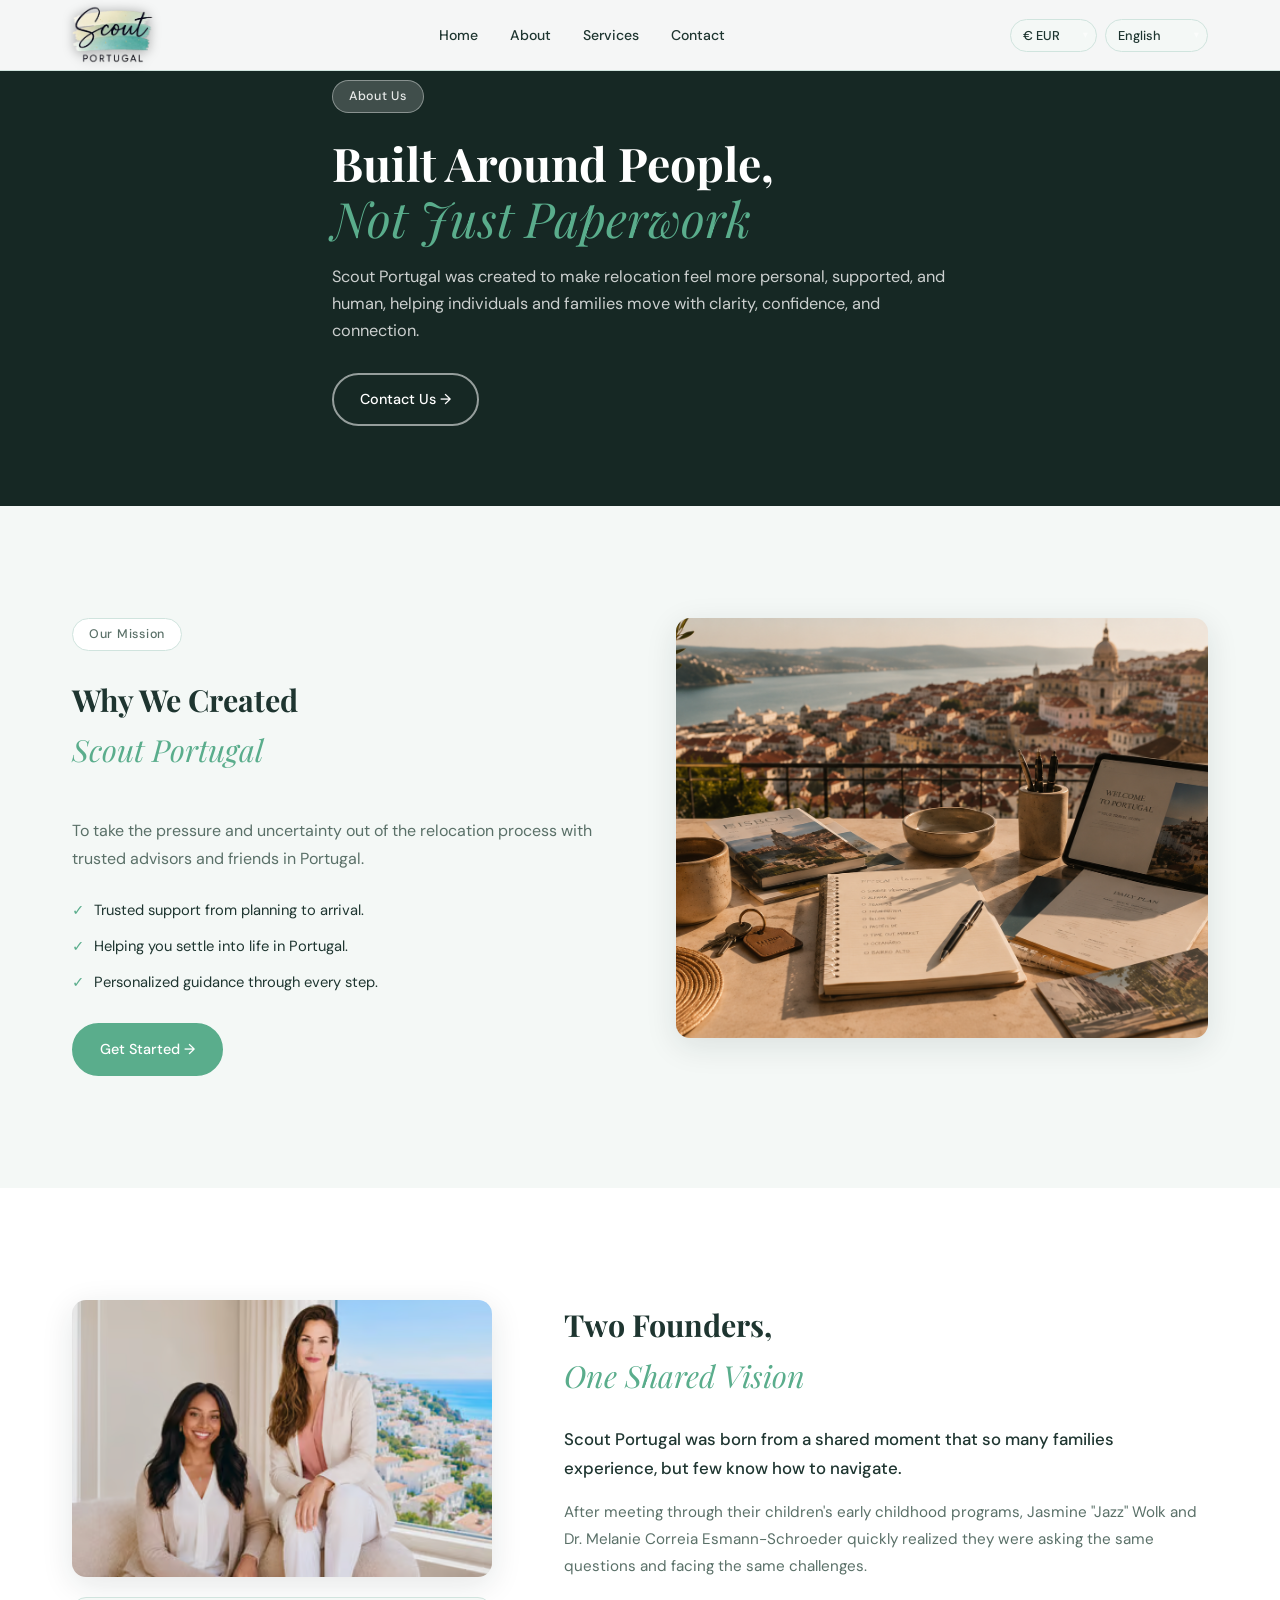
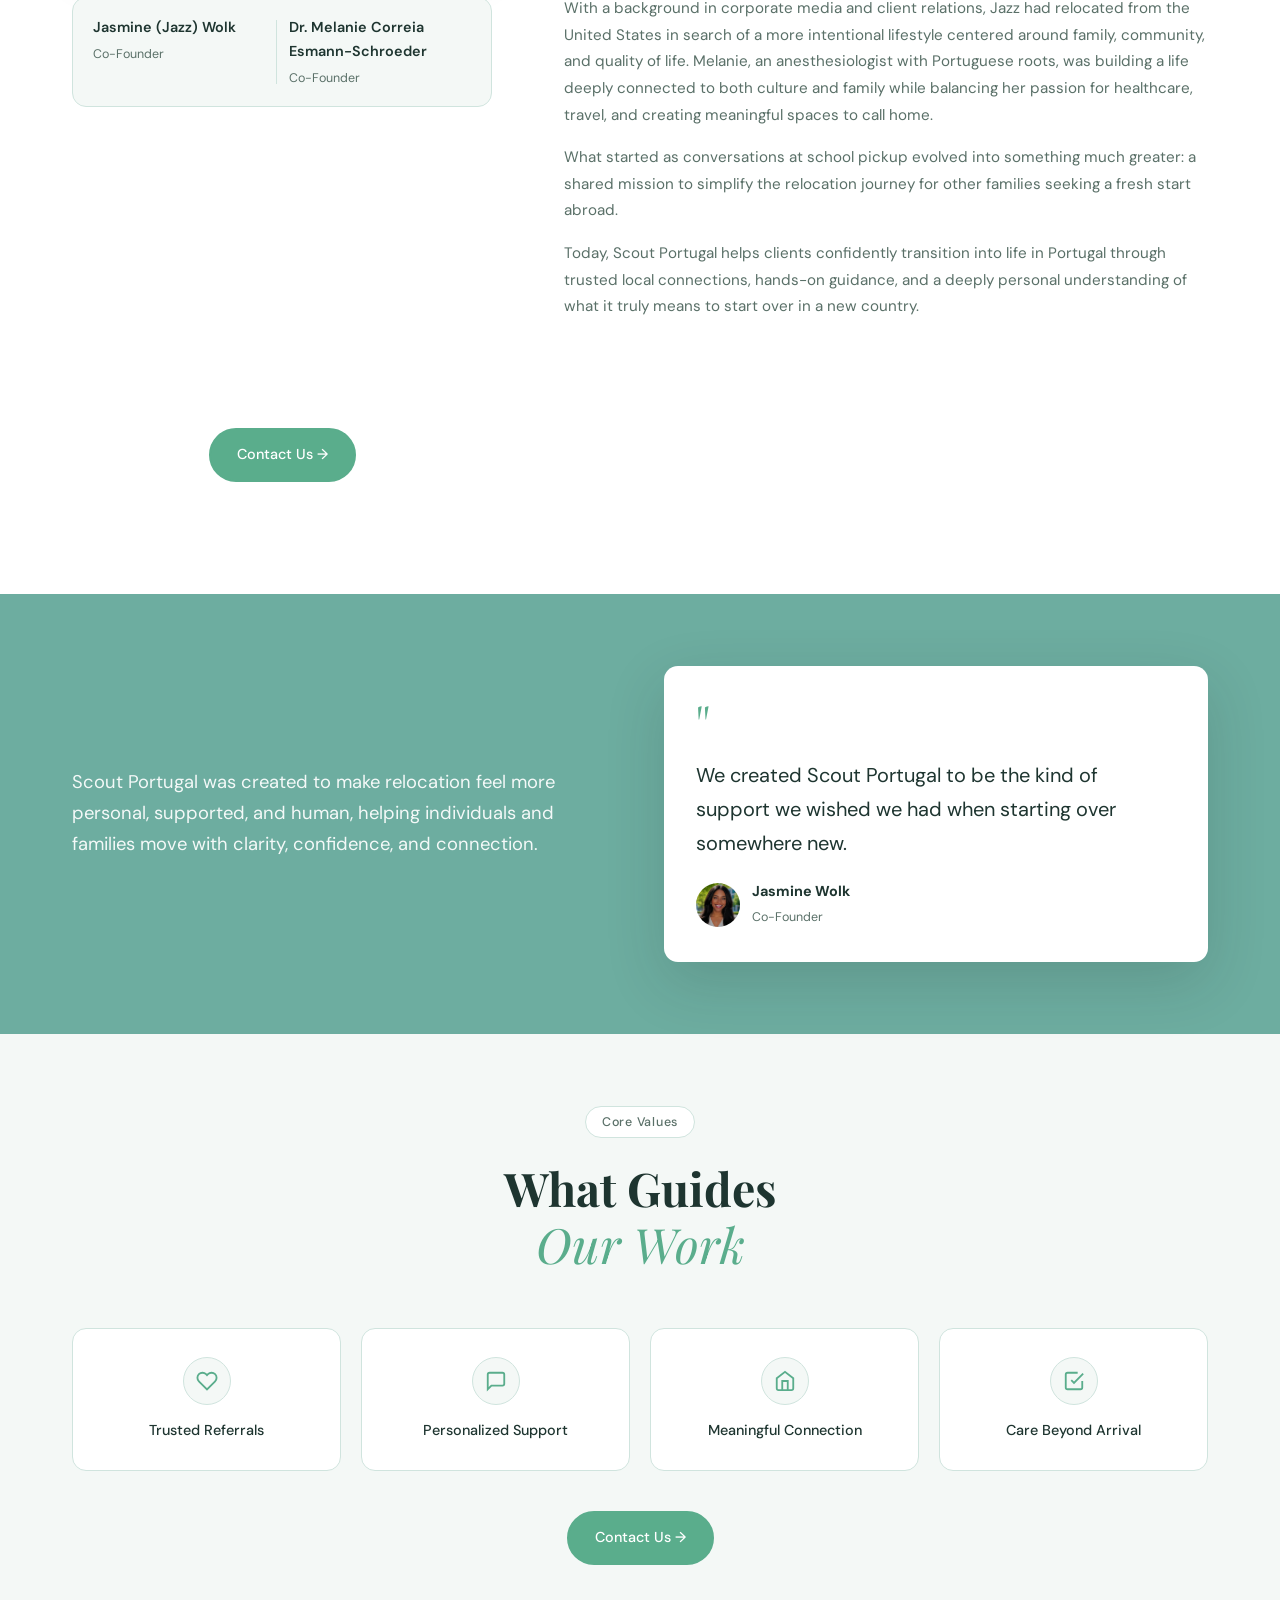
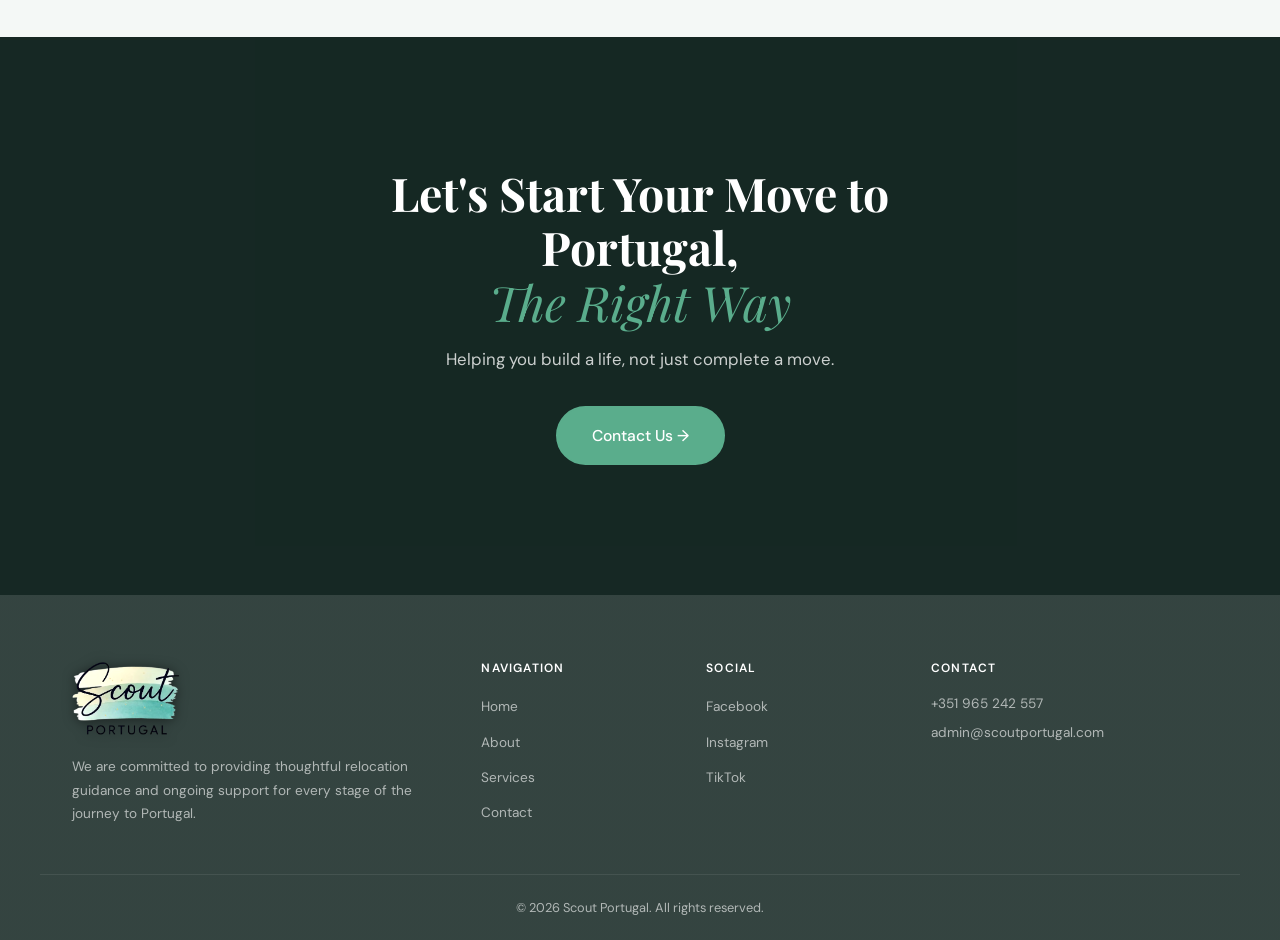
==== commit e4975cfa: "Switch headings from Fraunces to Playfair Display across all pages Co-Authored-By: Claude Sonnet 4.6" ====
--- a/about.html
+++ b/about.html
@@ -7,7 +7,7 @@
   <meta name="description" content="Built around people, not just paperwork. Learn about Scout Portugal and our co-founders.">
   <link rel="preconnect" href="https://fonts.googleapis.com">
   <link rel="preconnect" href="https://fonts.gstatic.com" crossorigin>
-  <link href="https://fonts.googleapis.com/css2?family=Cormorant+Garamond:ital,wght@0,500;1,400;1,500&family=DM+Sans:wght@300;400;500;600&family=Fraunces:ital,opsz,wght@0,9..144,500;0,9..144,600;1,9..144,400;1,9..144,500&display=swap" rel="stylesheet">
+  <link href="https://fonts.googleapis.com/css2?family=Cormorant+Garamond:ital,wght@0,500;1,400;1,500&family=DM+Sans:wght@300;400;500;600&family=Playfair+Display:ital,wght@0,700;0,800;1,400;1,500&display=swap" rel="stylesheet">
   <link rel="stylesheet" href="style.css?v=3">
 </head>
 <body>
--- a/style.css
+++ b/style.css
@@ -40,12 +40,12 @@
 .container { max-width: var(--max); margin-inline: auto; padding-inline: 32px; }
 
 /* ===== TYPE ===== */
-h1 { font-size: clamp(2.1rem, 5vw, 3.8rem); font-weight: 600; line-height: 1.1; font-family: 'Fraunces', Georgia, serif; }
-h2 { font-size: clamp(1.8rem, 3.8vw, 2.9rem); font-weight: 600; line-height: 1.15; font-family: 'Fraunces', Georgia, serif; }
-h3 { font-size: 1.35rem; font-weight: 600; font-family: 'Fraunces', Georgia, serif; }
+h1 { font-size: clamp(2.1rem, 5vw, 3.8rem); font-weight: 700; line-height: 1.1; font-family: 'Playfair Display', Georgia, serif; }
+h2 { font-size: clamp(1.8rem, 3.8vw, 2.9rem); font-weight: 700; line-height: 1.15; font-family: 'Playfair Display', Georgia, serif; }
+h3 { font-size: 1.35rem; font-weight: 700; font-family: 'Playfair Display', Georgia, serif; }
 h4 { font-size: .95rem; font-weight: 700; letter-spacing: .02em; }
 
-em { display: block; font-family: 'Fraunces', Georgia, serif; font-style: italic; font-weight: 400; color: var(--accent); font-size: 1.05em; }
+em { display: block; font-family: 'Playfair Display', Georgia, serif; font-style: italic; font-weight: 400; color: var(--accent); font-size: 1.05em; }
 
 /* ===== PILL ===== */
 .pill { display: inline-block; padding: 5px 16px; border: 1.5px solid var(--border); border-radius: var(--r-pill); font-size: .78rem; font-weight: 500; letter-spacing: .06em; color: var(--muted); background: var(--white); margin-bottom: 18px; }
@@ -103,6 +103,11 @@
   position: absolute; inset: 0; z-index: 0;
   overflow: hidden;
   pointer-events: none;
+}
+.hero-video-wrap video {
+  position: absolute; inset: 0;
+  width: 100%; height: 100%;
+  object-fit: cover; object-position: center;
 }
 .hero-yt {
   position: absolute;
@@ -512,7 +517,6 @@
   :root { --gap: 60px; }
   .container { padding-inline: 20px; }
   .nav-links { display: none; }
-  .hero-video-wrap { display: none; }
   .burger { display: flex; }
   .services-grid { grid-template-columns: 1fr; }
   .mission-inner { grid-template-columns: 1fr; grid-template-rows: auto; gap: 24px; }
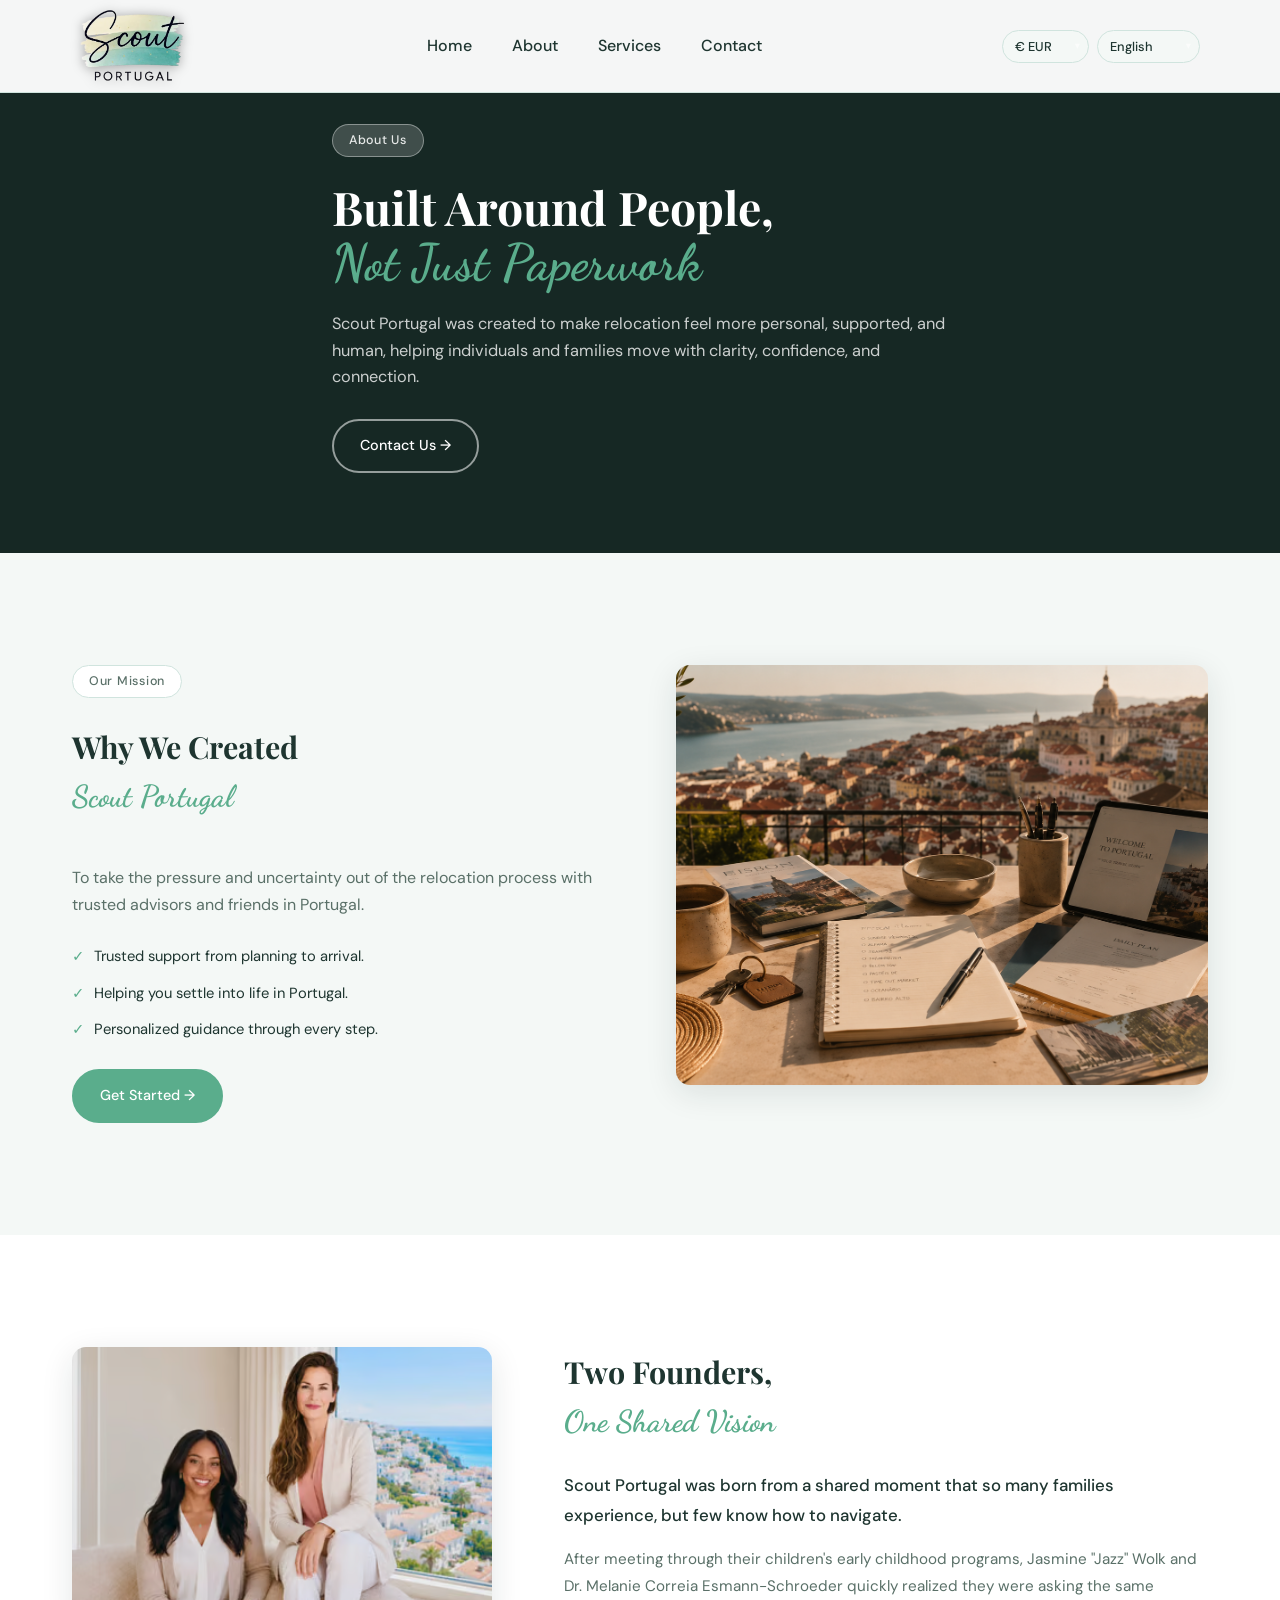
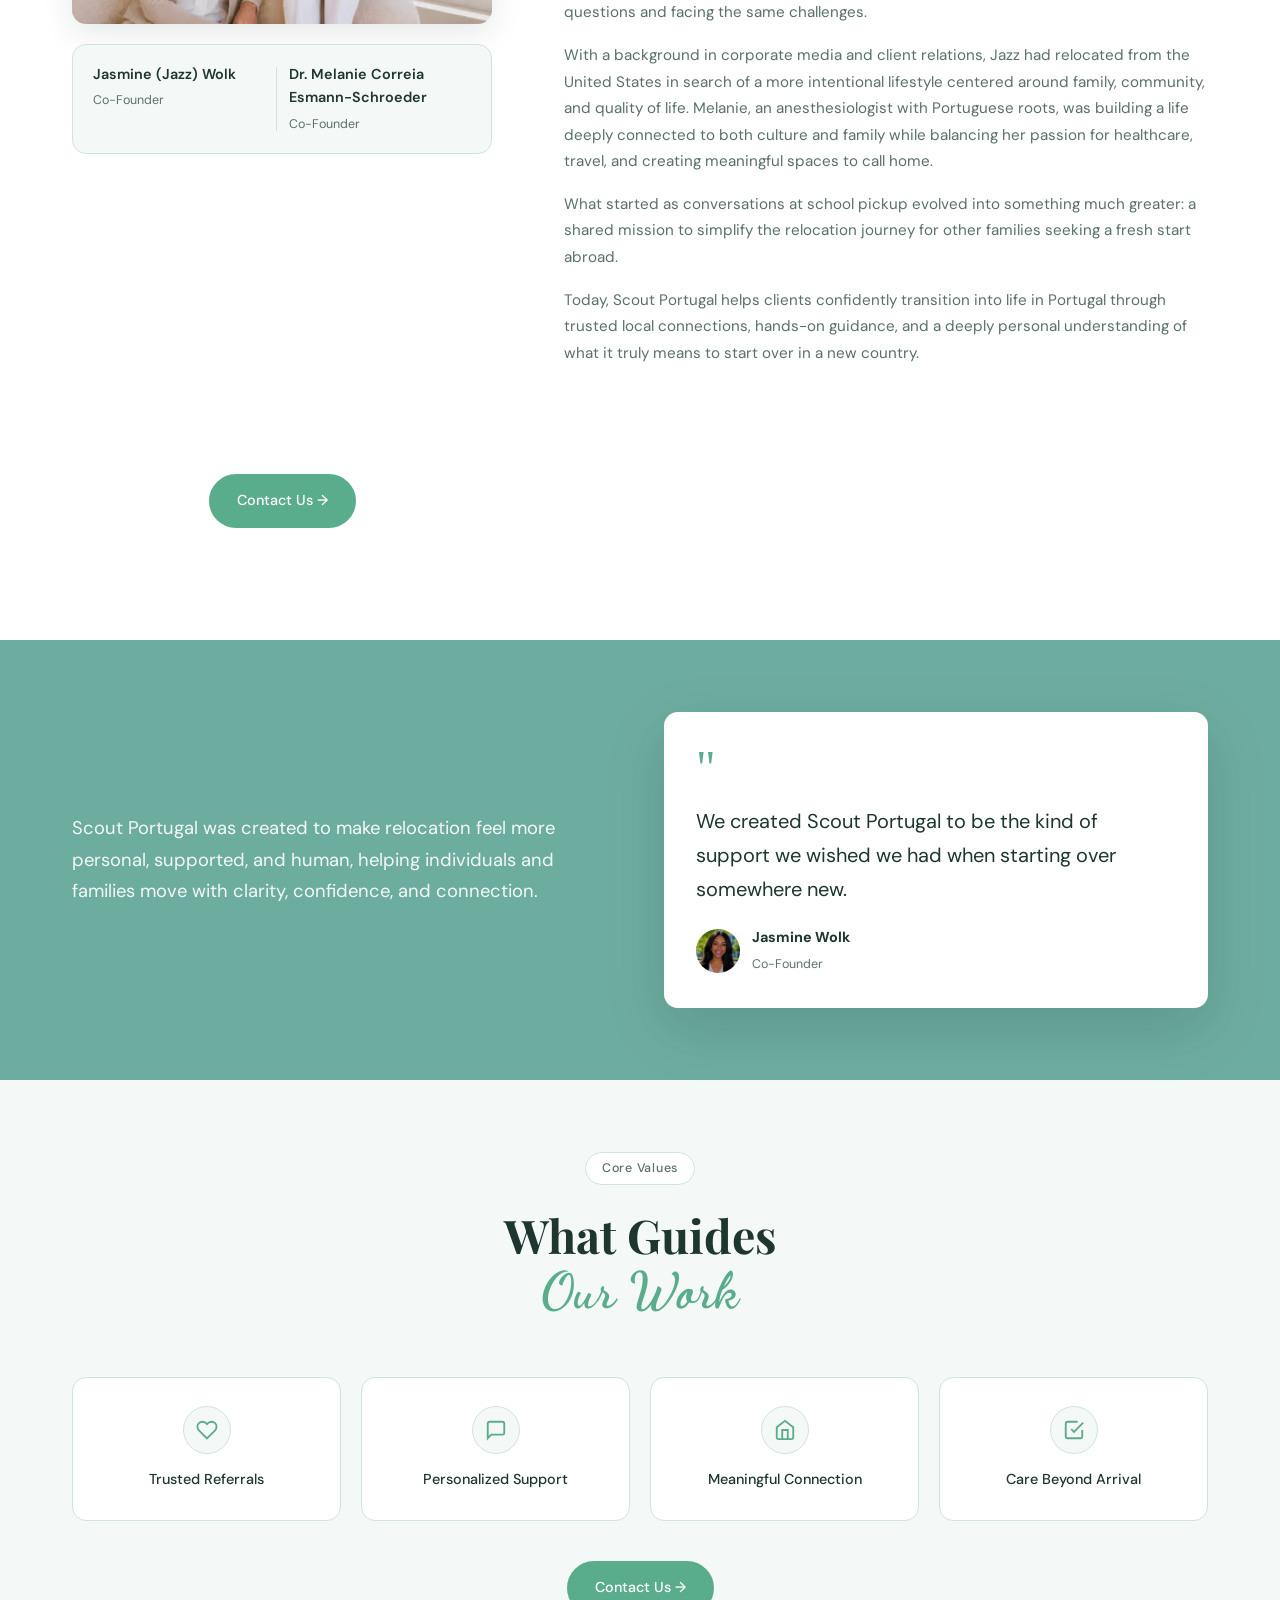
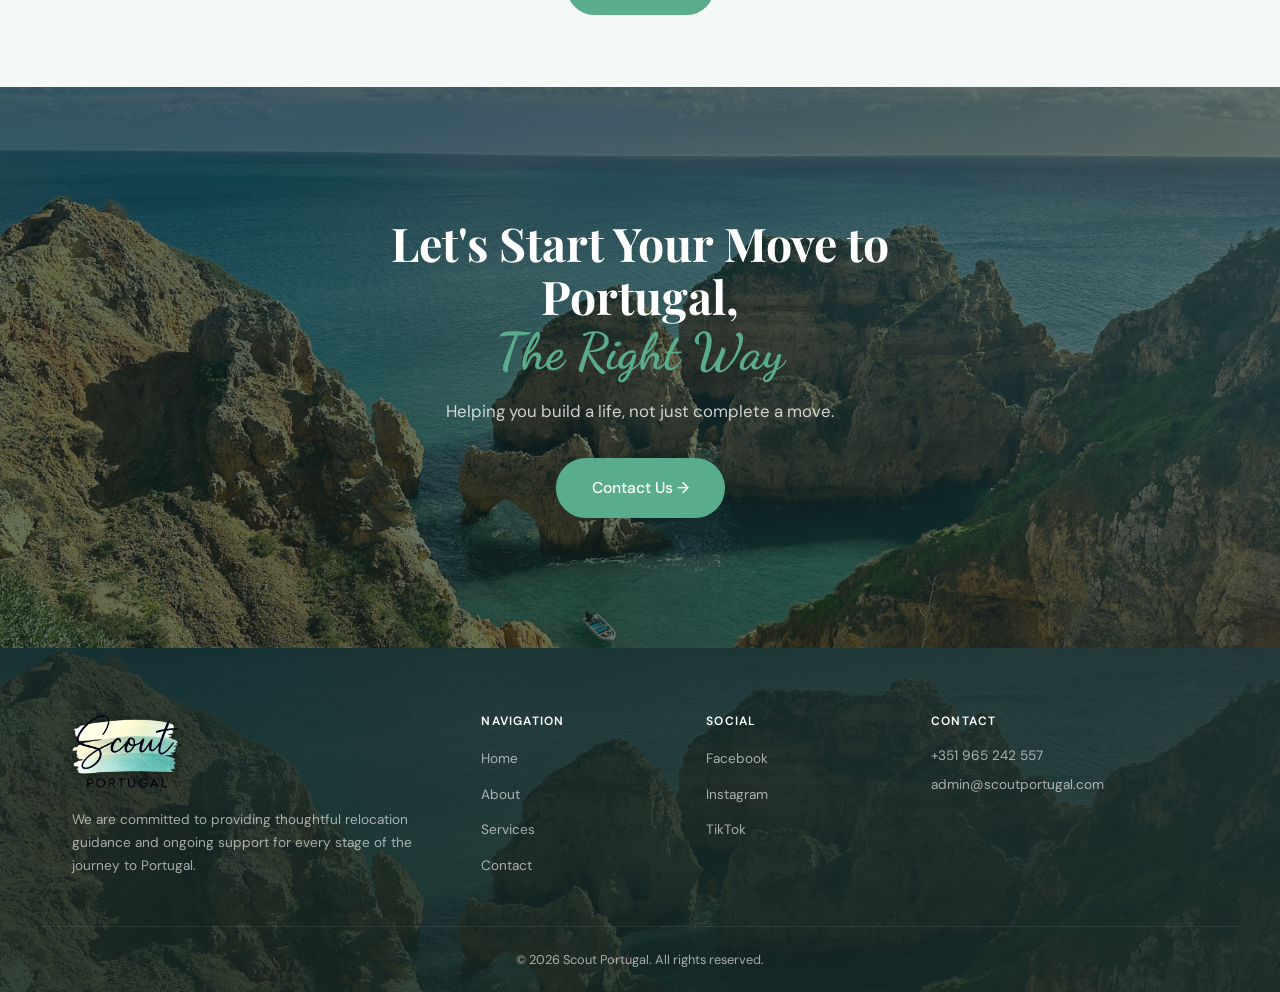
==== commit c2ed091d: "Switch em cursive to Dancing Script across all pages Co-Authored-By: Claude Sonnet 4.6 <noreply@anth" ====
--- a/about.html
+++ b/about.html
@@ -7,8 +7,8 @@
   <meta name="description" content="Built around people, not just paperwork. Learn about Scout Portugal and our co-founders.">
   <link rel="preconnect" href="https://fonts.googleapis.com">
   <link rel="preconnect" href="https://fonts.gstatic.com" crossorigin>
-  <link href="https://fonts.googleapis.com/css2?family=Cormorant+Garamond:ital,wght@0,500;1,400;1,500&family=DM+Sans:wght@300;400;500;600&family=Playfair+Display:ital,wght@0,700;0,800;1,400;1,500&display=swap" rel="stylesheet">
-  <link rel="stylesheet" href="style.css?v=3">
+  <link href="https://fonts.googleapis.com/css2?family=Dancing+Script:wght@700&family=DM+Sans:wght@300;400;500;600&family=Playfair+Display:ital,wght@0,700;0,800;1,400;1,500&display=swap" rel="stylesheet">
+  <link rel="stylesheet" href="style.css?v=4">
 </head>
 <body>
 <div class="scroll-progress" id="scroll-progress"></div>
--- a/style.css
+++ b/style.css
@@ -45,7 +45,7 @@
 h3 { font-size: 1.35rem; font-weight: 700; font-family: 'Playfair Display', Georgia, serif; }
 h4 { font-size: .95rem; font-weight: 700; letter-spacing: .02em; }
 
-em { display: block; font-family: 'Playfair Display', Georgia, serif; font-style: italic; font-weight: 400; color: var(--accent); font-size: 1.05em; }
+em { display: block; font-family: 'Dancing Script', cursive; font-style: normal; font-weight: 700; color: var(--accent); font-size: 1.1em; }
 
 /* ===== PILL ===== */
 .pill { display: inline-block; padding: 5px 16px; border: 1.5px solid var(--border); border-radius: var(--r-pill); font-size: .78rem; font-weight: 500; letter-spacing: .06em; color: var(--muted); background: var(--white); margin-bottom: 18px; }
@@ -63,8 +63,8 @@
 
 /* ===== LOGO ===== */
 .logo-link { display: block; flex-shrink: 0; }
-.logo-img { height: 60px; width: auto; display: block; background: transparent; padding: 0; filter: drop-shadow(0 1px 6px rgba(0,0,0,.35)); transition: height .3s; }
-#nav.scrolled .logo-img { height: 52px; }
+.logo-img { height: 78px; width: auto; display: block; background: transparent; padding: 0; filter: drop-shadow(0 1px 6px rgba(0,0,0,.35)); transition: height .3s; }
+#nav.scrolled .logo-img { height: 66px; }
 .footer-logo-img { height: 80px; width: auto; display: block; filter: brightness(1.1) drop-shadow(0 1px 6px rgba(0,0,0,.5)); margin-bottom: 16px; }
 
 /* ===== SECTION HEADER ===== */
@@ -76,9 +76,9 @@
 /* ===== NAV ===== */
 #nav { position: fixed; inset-inline: 0; top: 0; z-index: 100; background: rgba(255,255,255,.96); box-shadow: 0 1px 0 var(--border); backdrop-filter: blur(14px); transition: background .3s, box-shadow .3s; }
 #nav.scrolled { background: rgba(255,255,255,.96); box-shadow: 0 1px 0 var(--border); }
-.nav-inner { display: flex; align-items: center; justify-content: space-between; height: 70px; padding-inline: 32px; max-width: var(--max); margin-inline: auto; }
-.nav-links { display: flex; gap: 32px; }
-.nav-links a { font-size: .88rem; font-weight: 500; color: var(--text); transition: color .2s; }
+.nav-inner { display: flex; align-items: center; justify-content: space-between; height: 92px; padding-inline: 40px; max-width: var(--max); margin-inline: auto; }
+.nav-links { display: flex; gap: 40px; }
+.nav-links a { font-size: 1rem; font-weight: 500; color: var(--text); transition: color .2s; }
 .nav-links a:hover { color: var(--accent); }
 .nav-controls { display: flex; align-items: center; gap: 8px; }
 .select-wrap { position: relative; }
@@ -120,8 +120,8 @@
   border: none;
   pointer-events: none;
 }
-.hero-overlay { position: absolute; inset: 0; z-index: 1; background: linear-gradient(105deg, rgba(22,40,36,.83) 0%, rgba(22,40,36,.58) 55%, rgba(22,40,36,.38) 100%); }
-.hero-content { position: relative; z-index: 2; padding-top: 70px; padding-bottom: 60px; }
+.hero-overlay { position: absolute; inset: 0; z-index: 1; background: linear-gradient(105deg, rgba(22,40,36,.68) 0%, rgba(22,40,36,.43) 55%, rgba(22,40,36,.23) 100%); }
+.hero-content { position: relative; z-index: 2; padding-top: 110px; padding-bottom: 60px; }
 .hero-content.container { max-width: 100%; padding-inline-start: 5vw; padding-inline-end: 5vw; }
 .hero-content h1 { color: white; max-width: 85%; margin-bottom: 22px; font-size: clamp(2.72rem, 6.4vw, 6rem); line-height: 1.0; }
 .hero-content h1 em { color: var(--accent); font-size: 1em; }
@@ -142,14 +142,14 @@
 .service-body .btn:hover { color: white; border-color: rgba(255,255,255,.75); background: rgba(255,255,255,.08); }
 
 /* ===== ABOUT ===== */
-.about-hero { position: relative; min-height: 460px; display: flex; align-items: center; }
+.about-hero { position: relative; min-height: 520px; display: flex; align-items: center; }
 .about-hero-img {
   position: absolute; inset: 0;
-  background: url('https://images.unsplash.com/photo-1655992943803-1486f54a8e85?auto=format&fit=crop&w=1920&q=85') center/cover no-repeat;
+  background: url('images/about-hero.jpg') center/cover no-repeat;
   background-color: var(--dark);
 }
-.about-hero-overlay { position: absolute; inset: 0; background: linear-gradient(100deg, rgba(22,40,36,.88) 0%, rgba(22,40,36,.55) 65%); }
-.about-hero-content { position: relative; z-index: 1; max-width: 680px; padding-block: 80px; }
+.about-hero-overlay { position: absolute; inset: 0; background: linear-gradient(100deg, rgba(22,40,36,.73) 0%, rgba(22,40,36,.40) 65%); }
+.about-hero-content { position: relative; z-index: 1; max-width: 680px; padding-top: 124px; padding-bottom: 80px; }
 .about-hero-content h2 { color: white; margin-top: 6px; }
 .about-hero-content h2 em { color: var(--accent); }
 .about-hero-content > p { color: rgba(255,255,255,.78); font-size: 1.02rem; margin-top: 18px; }
@@ -282,8 +282,8 @@
 /* ===== PAGE HERO (services/inner pages) ===== */
 .page-hero { position: relative; min-height: 420px; display: flex; align-items: center; overflow: hidden; }
 .page-hero-img { position: absolute; inset: 0; background: center/cover no-repeat; background-color: var(--dark2); }
-.page-hero-overlay { position: absolute; inset: 0; background: rgba(22,40,36,.75); }
-.page-hero-content { position: relative; z-index: 1; padding-top: 90px; padding-bottom: 60px; }
+.page-hero-overlay { position: absolute; inset: 0; background: rgba(22,40,36,.60); }
+.page-hero-content { position: relative; z-index: 1; padding-top: 124px; padding-bottom: 60px; }
 .page-hero-content h1 { color: white; margin-top: 6px; }
 .page-hero-content h1 em { color: var(--accent); }
 .page-hero-content > p { color: rgba(255,255,255,.78); margin-top: 12px; font-size: 1rem; }
@@ -375,7 +375,7 @@
   background: url('https://images.unsplash.com/photo-1662142063545-eef59b226744?auto=format&fit=crop&w=1920&q=85') center/cover no-repeat;
   background-color: var(--dark);
 }
-.discovery-overlay { position: absolute; inset: 0; background: rgba(22,40,36,.82); }
+.discovery-overlay { position: absolute; inset: 0; background: rgba(22,40,36,.67); }
 .discovery-content { position: relative; z-index: 1; }
 .discovery-content h1, .discovery-content h2 { color: white; max-width: 620px; margin-inline: auto; }
 .discovery-content h1 em, .discovery-content h2 em { color: var(--accent); }
@@ -400,10 +400,10 @@
 .cta-banner { position: relative; padding: 130px 0; text-align: center; overflow: hidden; }
 .cta-img {
   position: absolute; inset: 0;
-  background: url('https://images.unsplash.com/photo-1549474750-8cd9887d3e47?auto=format&fit=crop&w=1920&q=85') center/cover no-repeat;
+  background: url('images/footer-bg.jpg') center/cover no-repeat;
   background-color: var(--dark);
 }
-.cta-overlay { position: absolute; inset: 0; background: rgba(22,40,36,.80); }
+.cta-overlay { position: absolute; inset: 0; background: rgba(22,40,36,.65); }
 .cta-content { position: relative; z-index: 1; }
 .cta-content h2 { color: white; max-width: 680px; margin-inline: auto; margin-bottom: 16px; }
 .cta-content h2 em { color: var(--accent); }
@@ -433,7 +433,7 @@
 .form-success { font-size: .88rem; color: var(--accent); min-height: 1.2em; font-weight: 500; }
 
 /* ===== FOOTER ===== */
-footer { background: linear-gradient(rgba(22,40,36,.87), rgba(22,40,36,.87)), url('https://images.unsplash.com/photo-1651509495409-d11f64fcbedc?auto=format&fit=crop&w=1920&q=85') center/cover no-repeat; color: rgba(255,255,255,.62); }
+footer { background: linear-gradient(rgba(22,40,36,.87), rgba(22,40,36,.87)), url('images/footer-bg.jpg') center/cover no-repeat; color: rgba(255,255,255,.62); }
 .footer-inner { display: grid; grid-template-columns: 2fr 1fr 1fr 1.5fr; gap: 40px; padding: 64px 32px 48px; max-width: var(--max); margin-inline: auto; }
 .footer-brand p { font-size: .85rem; line-height: 1.7; }
 .footer-col h4 { color: white; font-size: .75rem; font-weight: 600; letter-spacing: .1em; text-transform: uppercase; margin-bottom: 14px; }
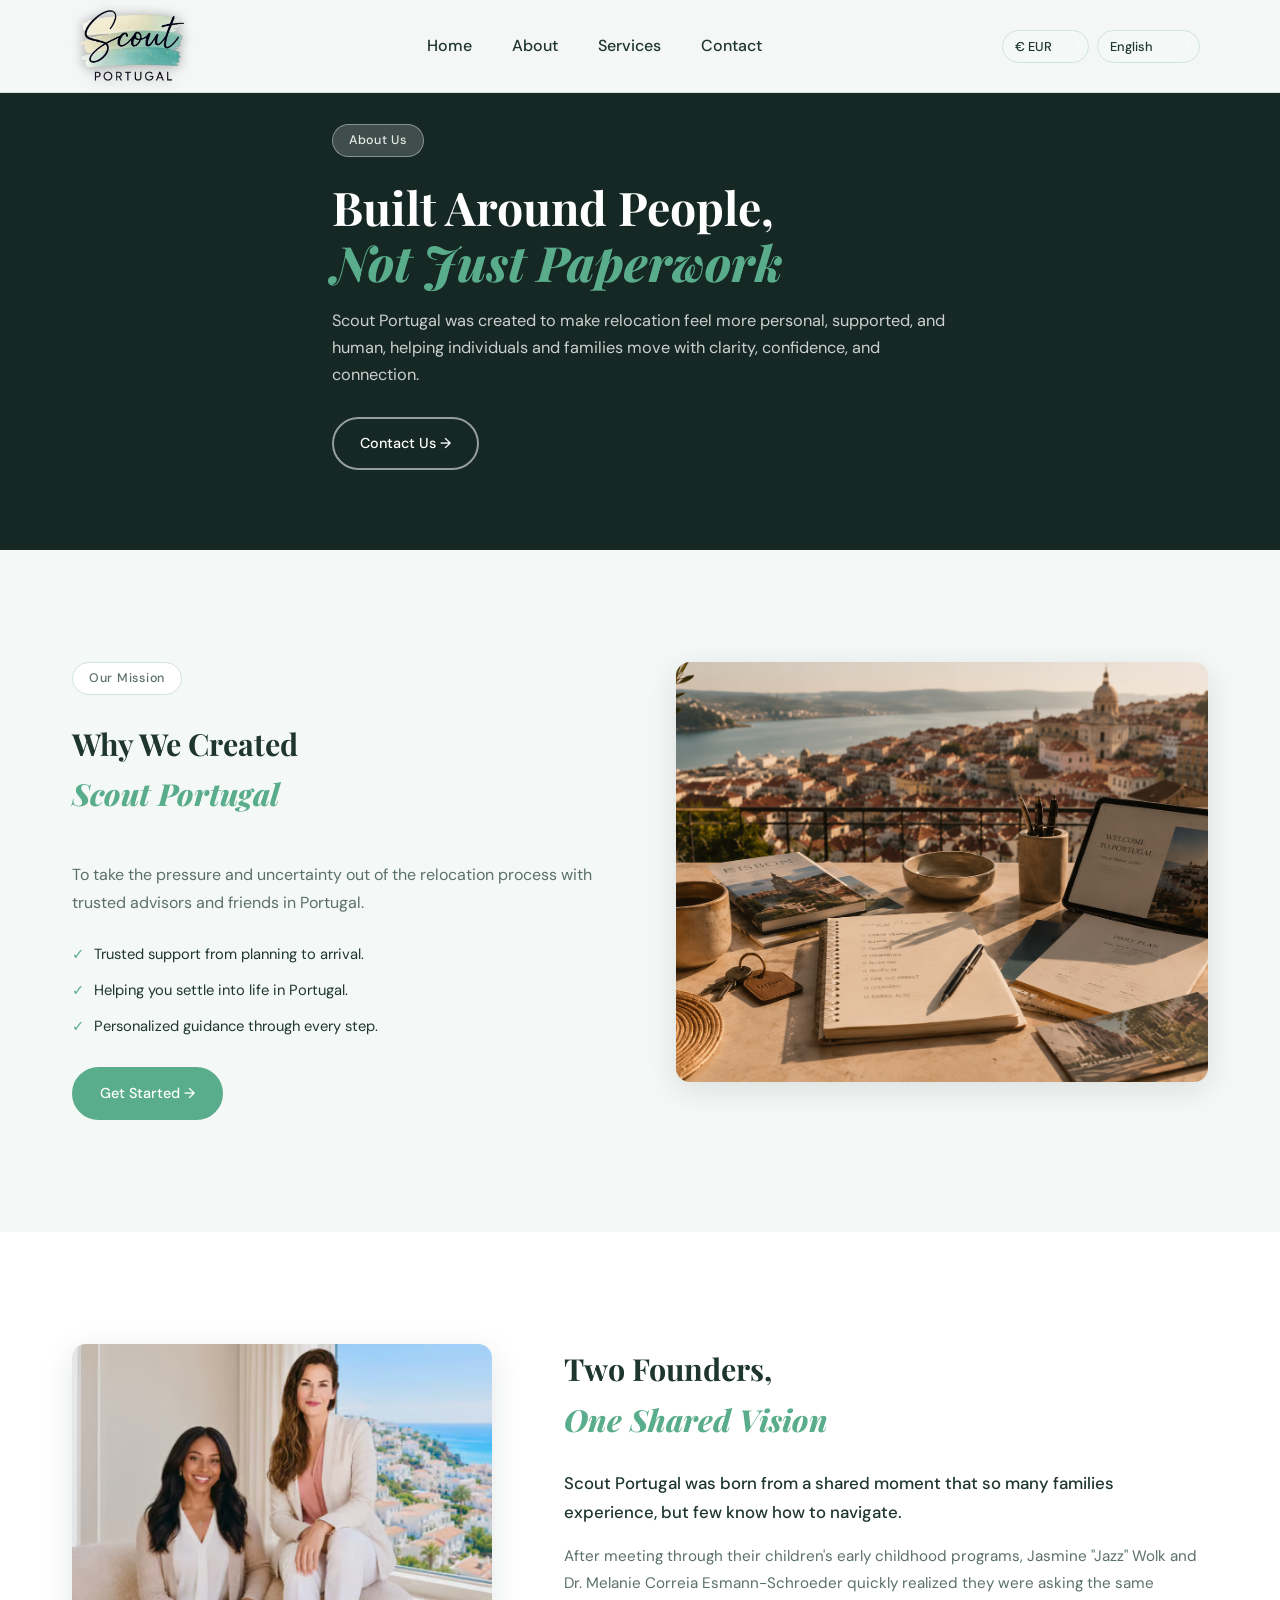
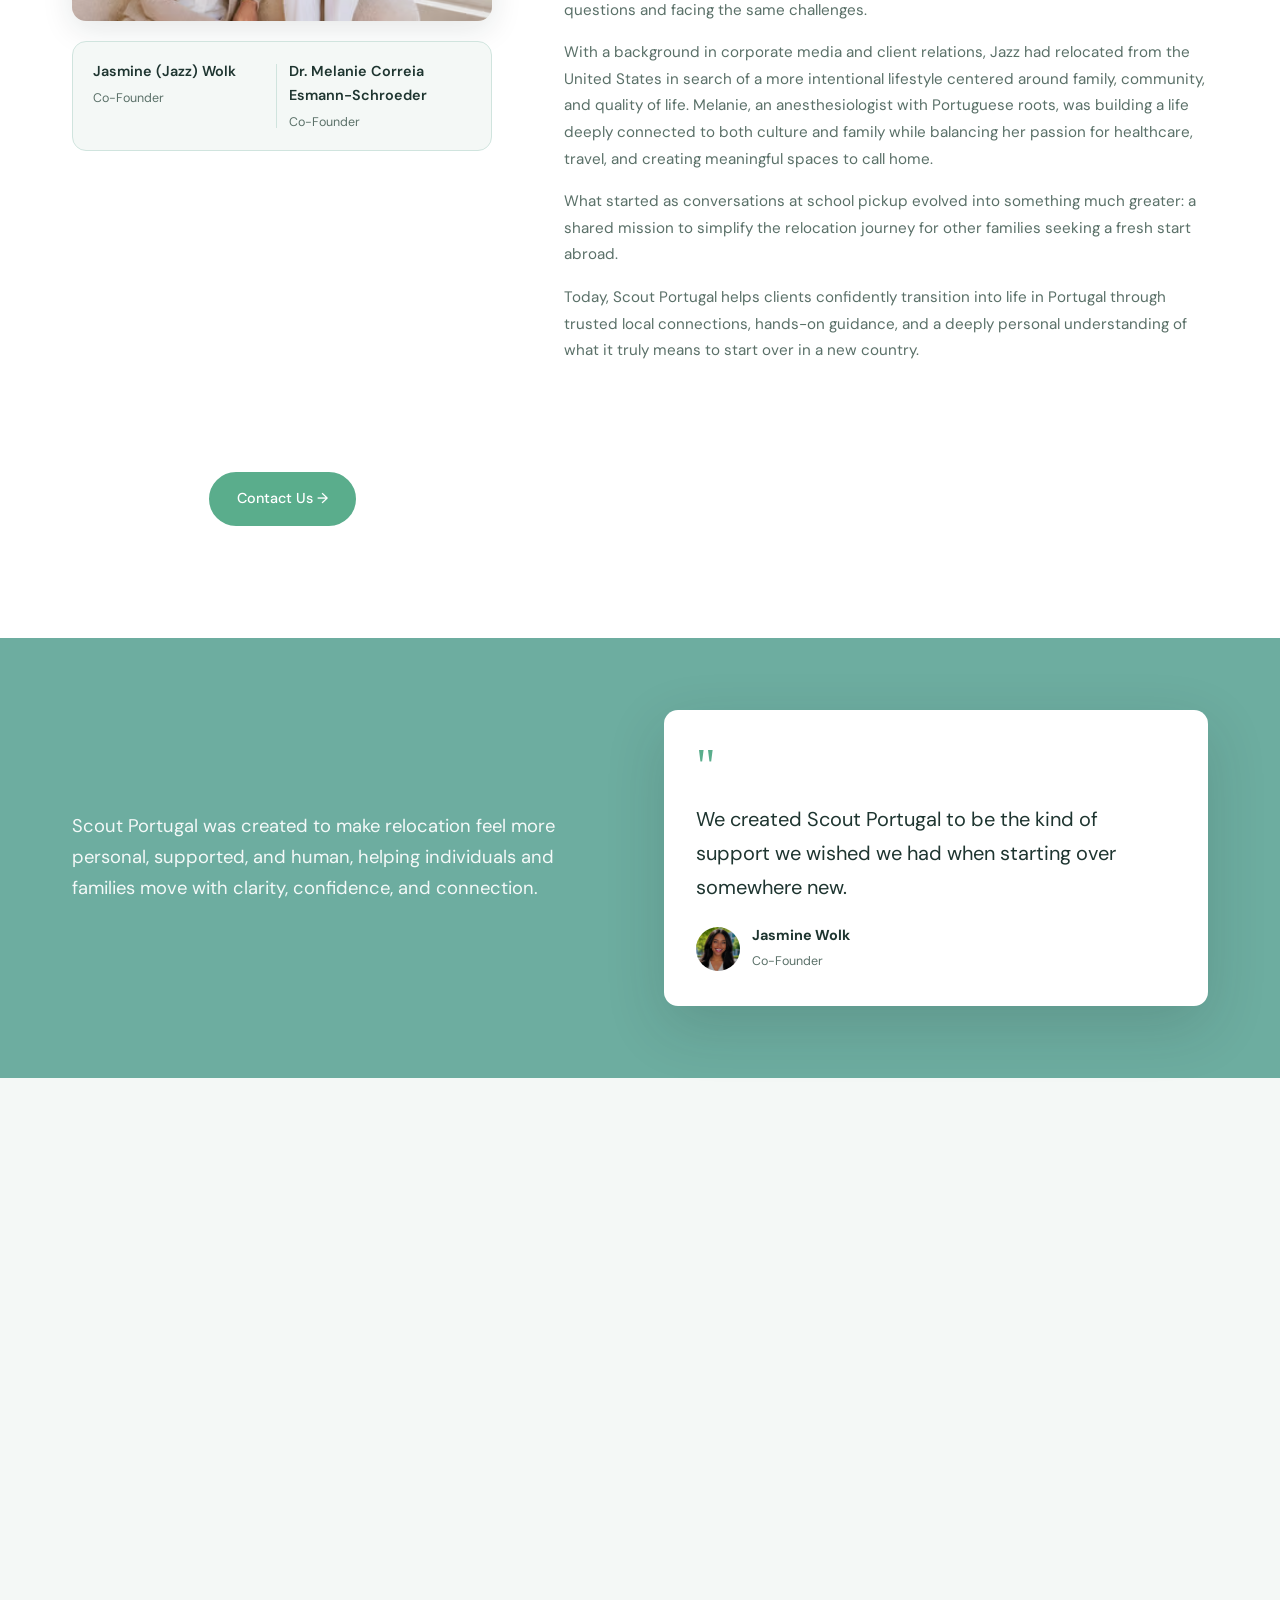
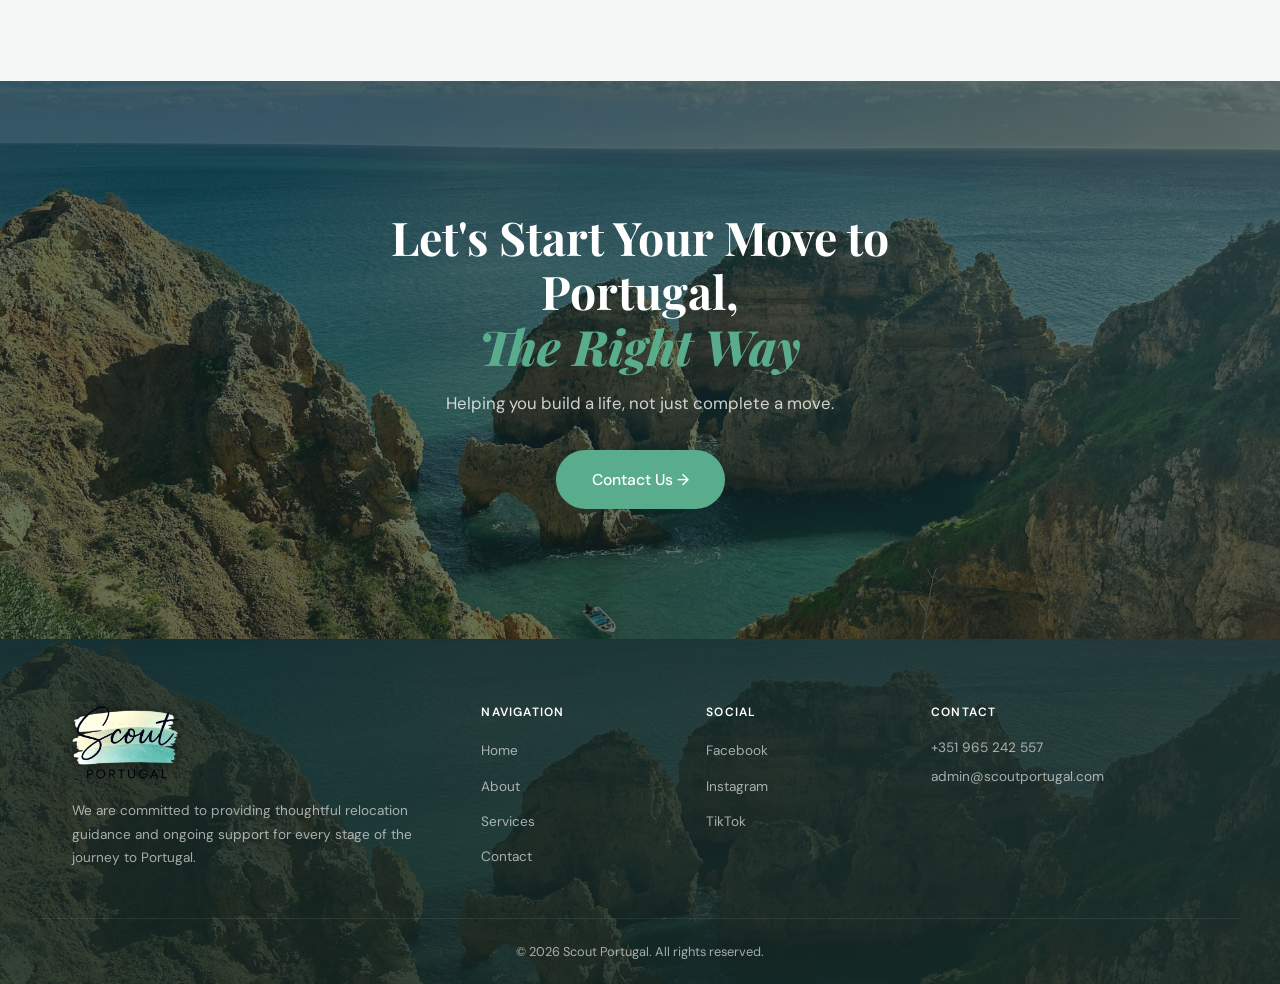
==== commit 78c5feef: "Revert em font to Playfair Display italic 800 Co-Authored-By: Claude Sonnet 4.6 <noreply@anthropic.c" ====
--- a/about.html
+++ b/about.html
@@ -7,7 +7,7 @@
   <meta name="description" content="Built around people, not just paperwork. Learn about Scout Portugal and our co-founders.">
   <link rel="preconnect" href="https://fonts.googleapis.com">
   <link rel="preconnect" href="https://fonts.gstatic.com" crossorigin>
-  <link href="https://fonts.googleapis.com/css2?family=Dancing+Script:wght@700&family=DM+Sans:wght@300;400;500;600&family=Playfair+Display:ital,wght@0,700;0,800;1,400;1,500&display=swap" rel="stylesheet">
+  <link href="https://fonts.googleapis.com/css2?family=DM+Sans:wght@300;400;500;600&family=Playfair+Display:ital,wght@0,700;0,800;1,400;1,500&display=swap" rel="stylesheet">
   <link rel="stylesheet" href="style.css?v=4">
 </head>
 <body>
--- a/style.css
+++ b/style.css
@@ -45,7 +45,7 @@
 h3 { font-size: 1.35rem; font-weight: 700; font-family: 'Playfair Display', Georgia, serif; }
 h4 { font-size: .95rem; font-weight: 700; letter-spacing: .02em; }
 
-em { display: block; font-family: 'Dancing Script', cursive; font-style: normal; font-weight: 700; color: var(--accent); font-size: 1.1em; }
+em { display: block; font-family: 'Playfair Display', Georgia, serif; font-style: italic; font-weight: 800; color: var(--accent); font-size: 1.05em; }
 
 /* ===== PILL ===== */
 .pill { display: inline-block; padding: 5px 16px; border: 1.5px solid var(--border); border-radius: var(--r-pill); font-size: .78rem; font-weight: 500; letter-spacing: .06em; color: var(--muted); background: var(--white); margin-bottom: 18px; }
